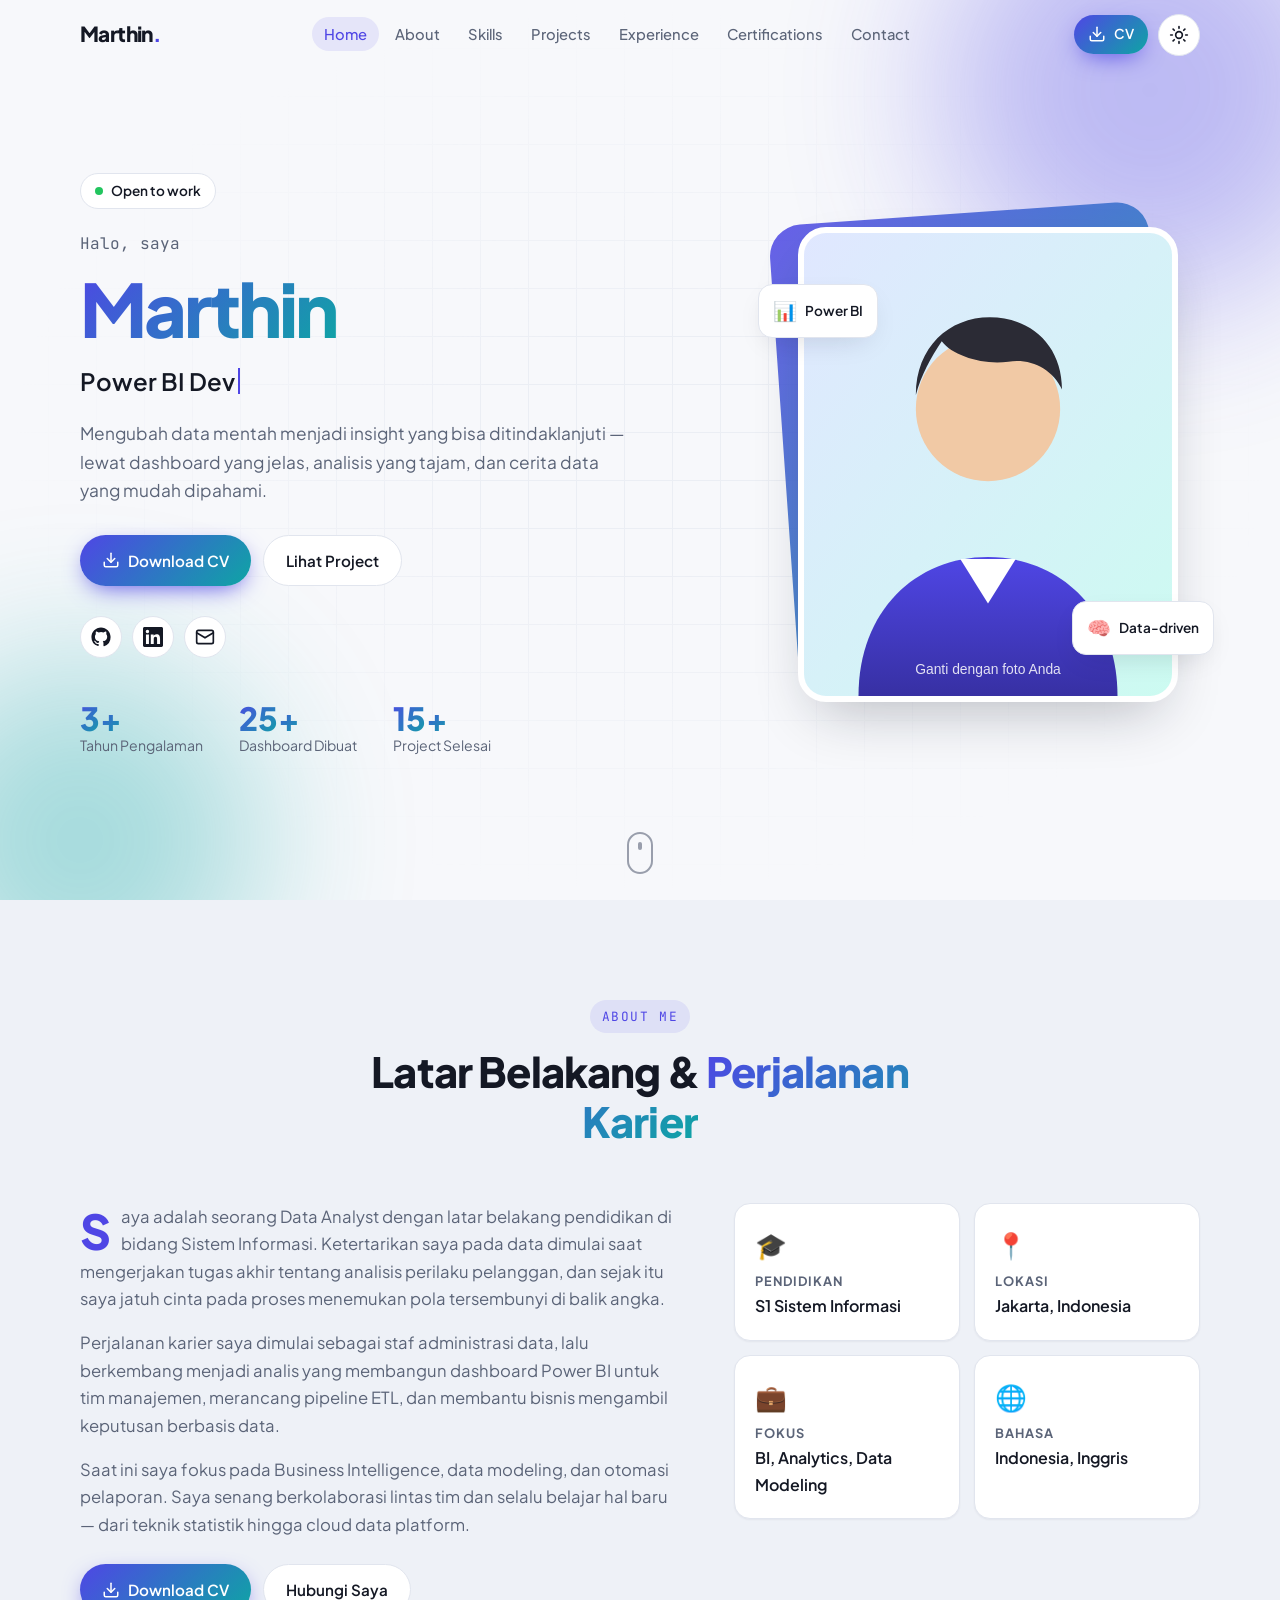
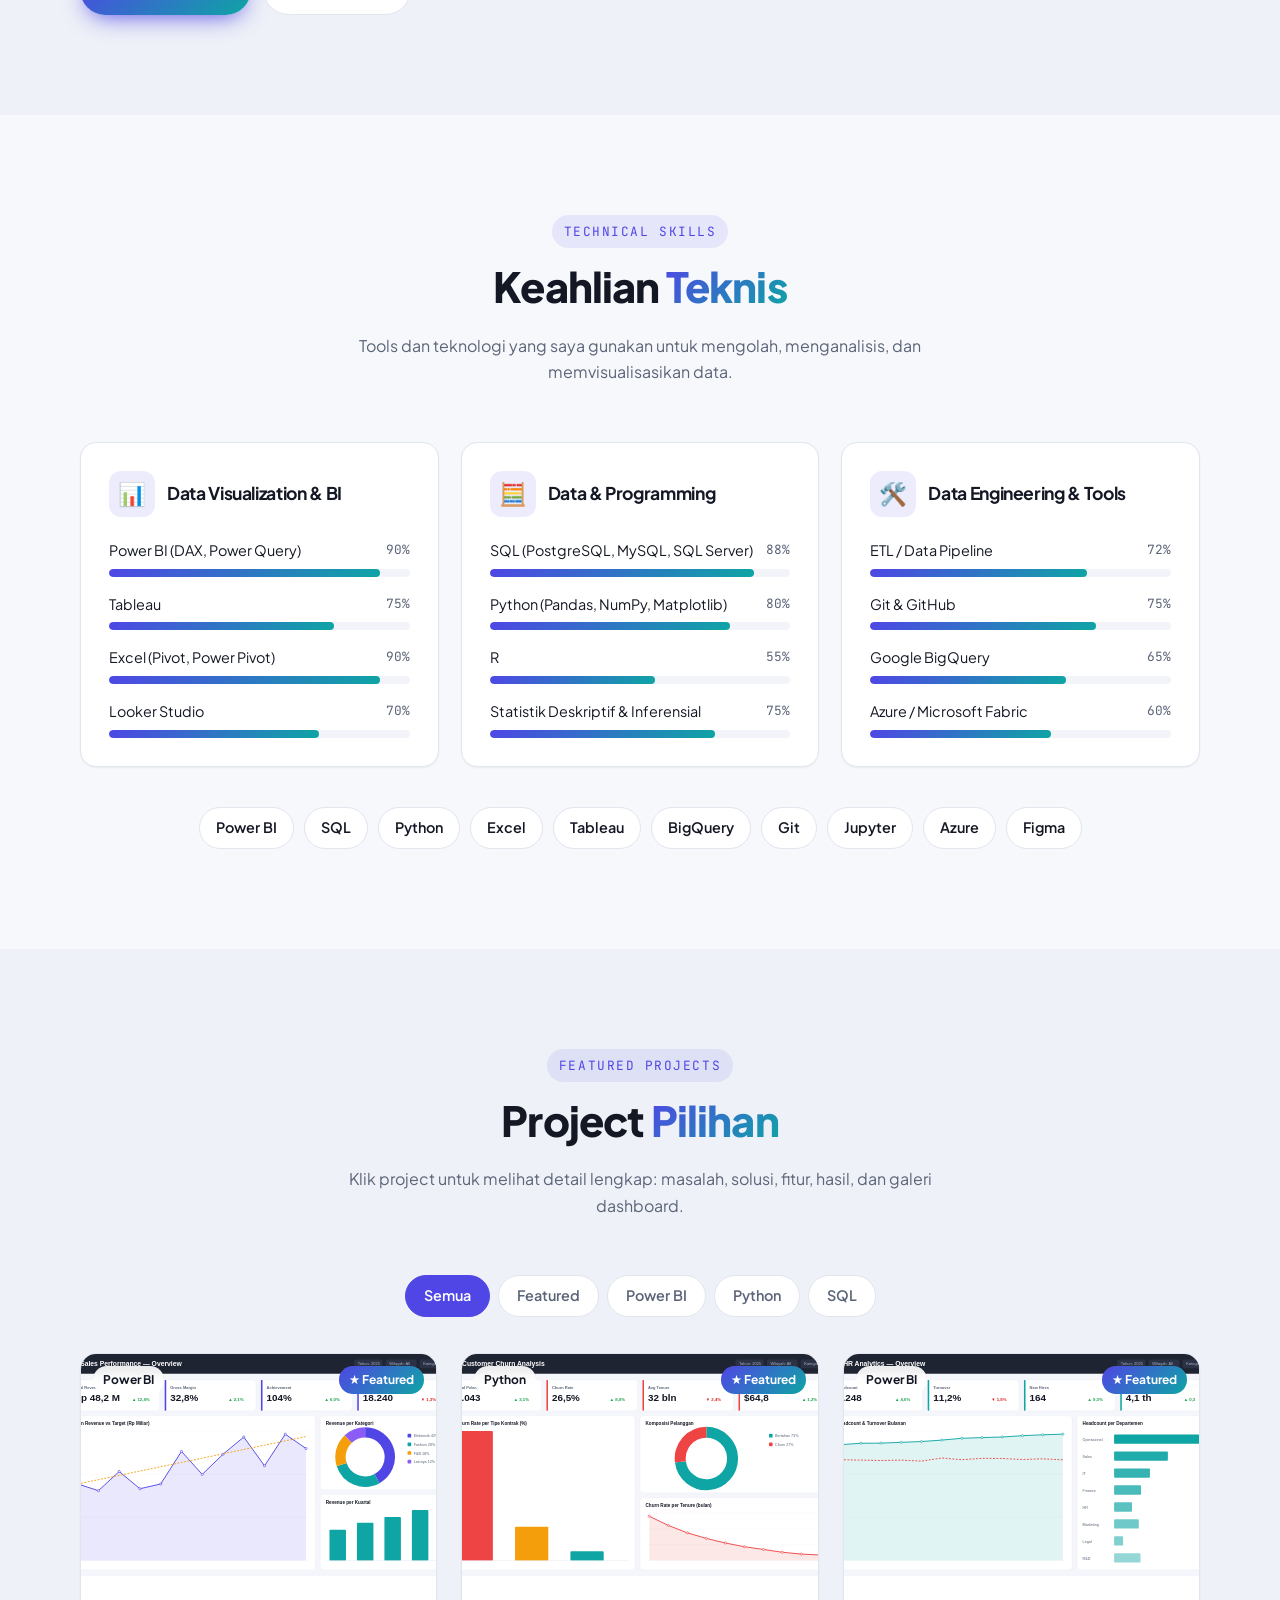
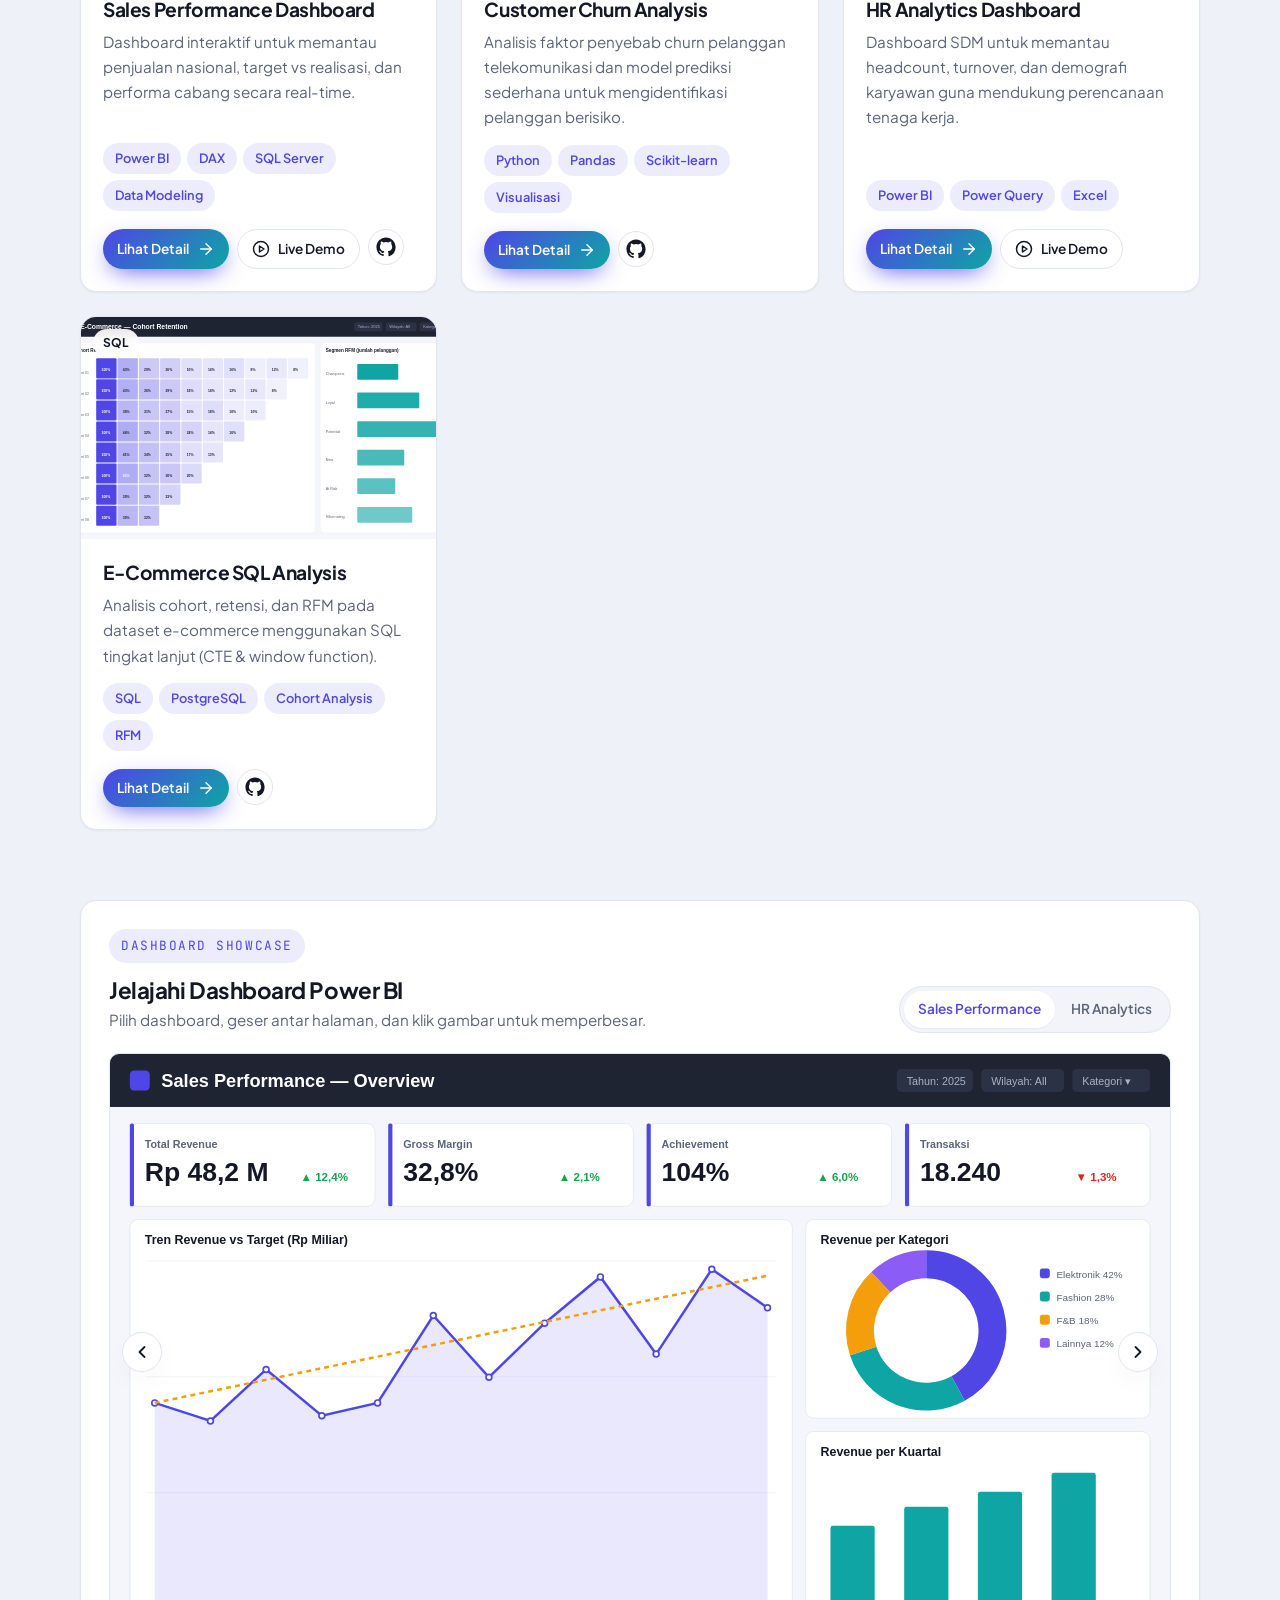
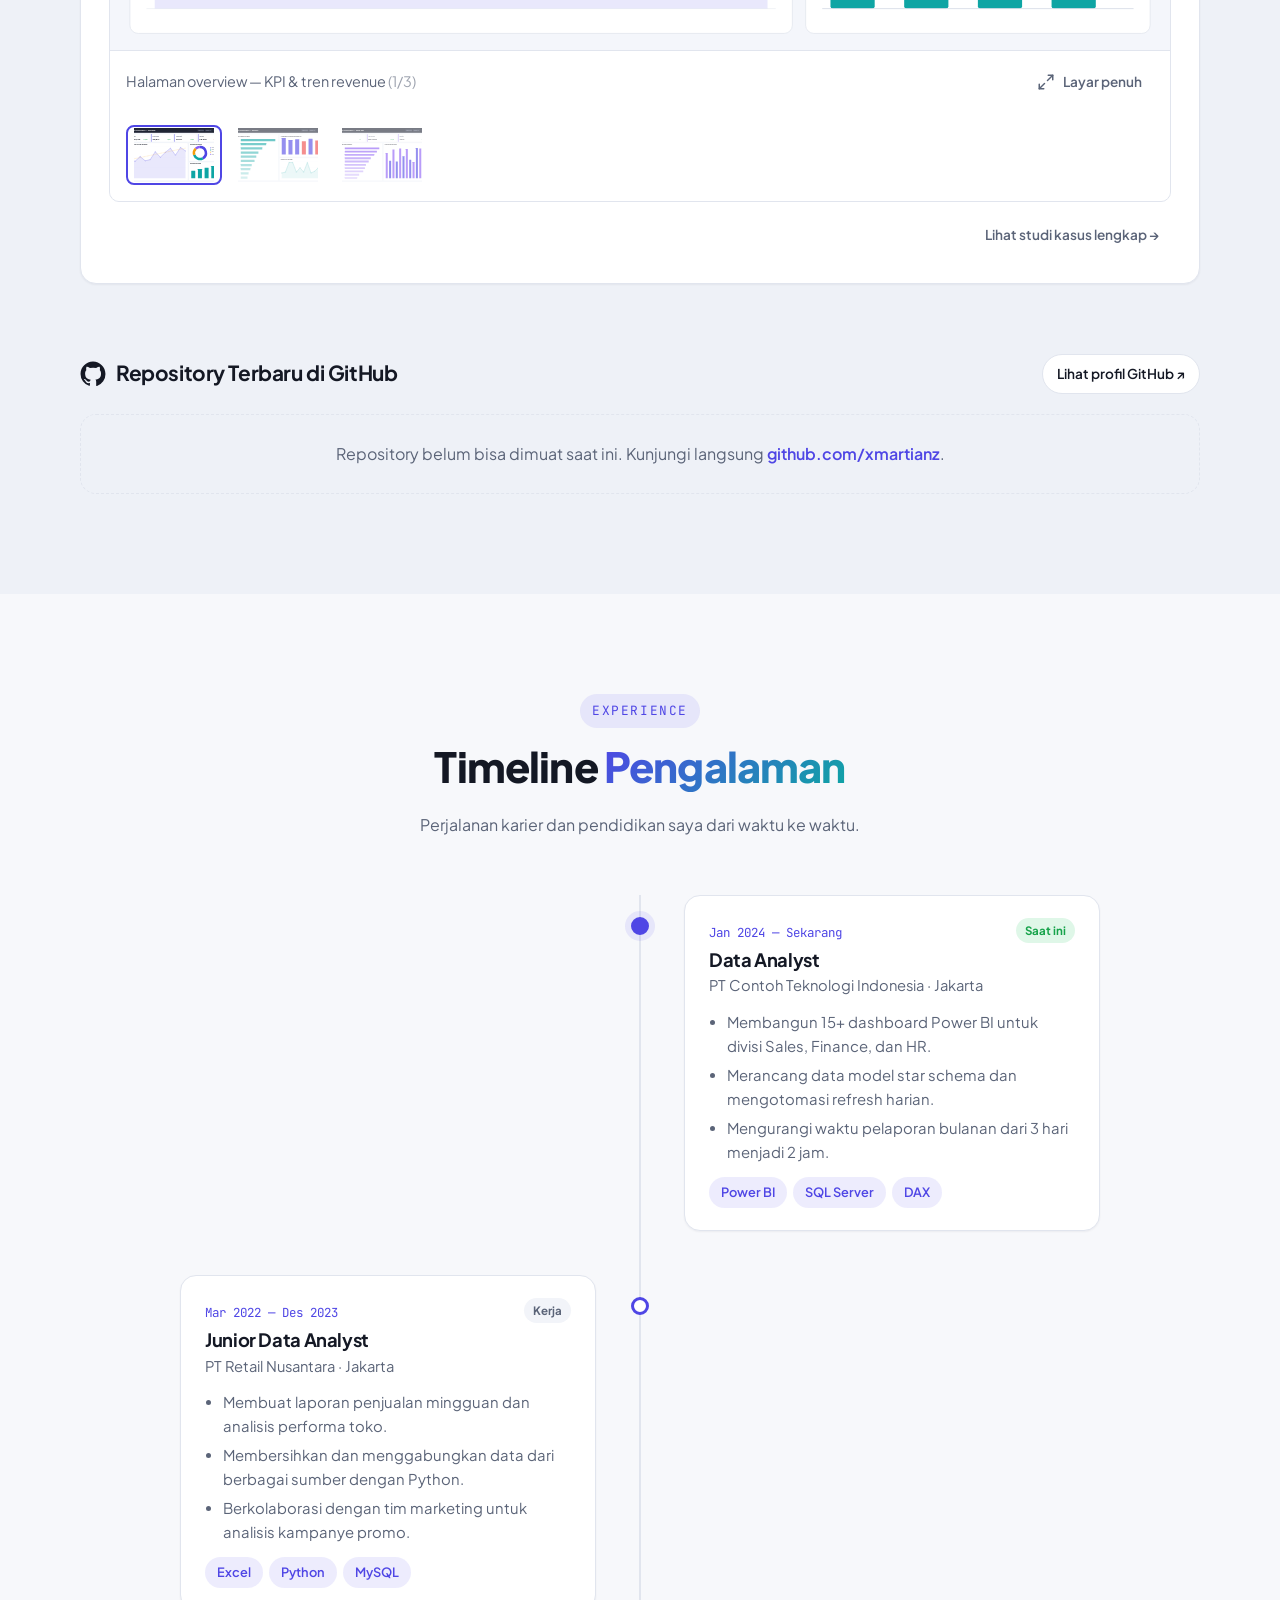
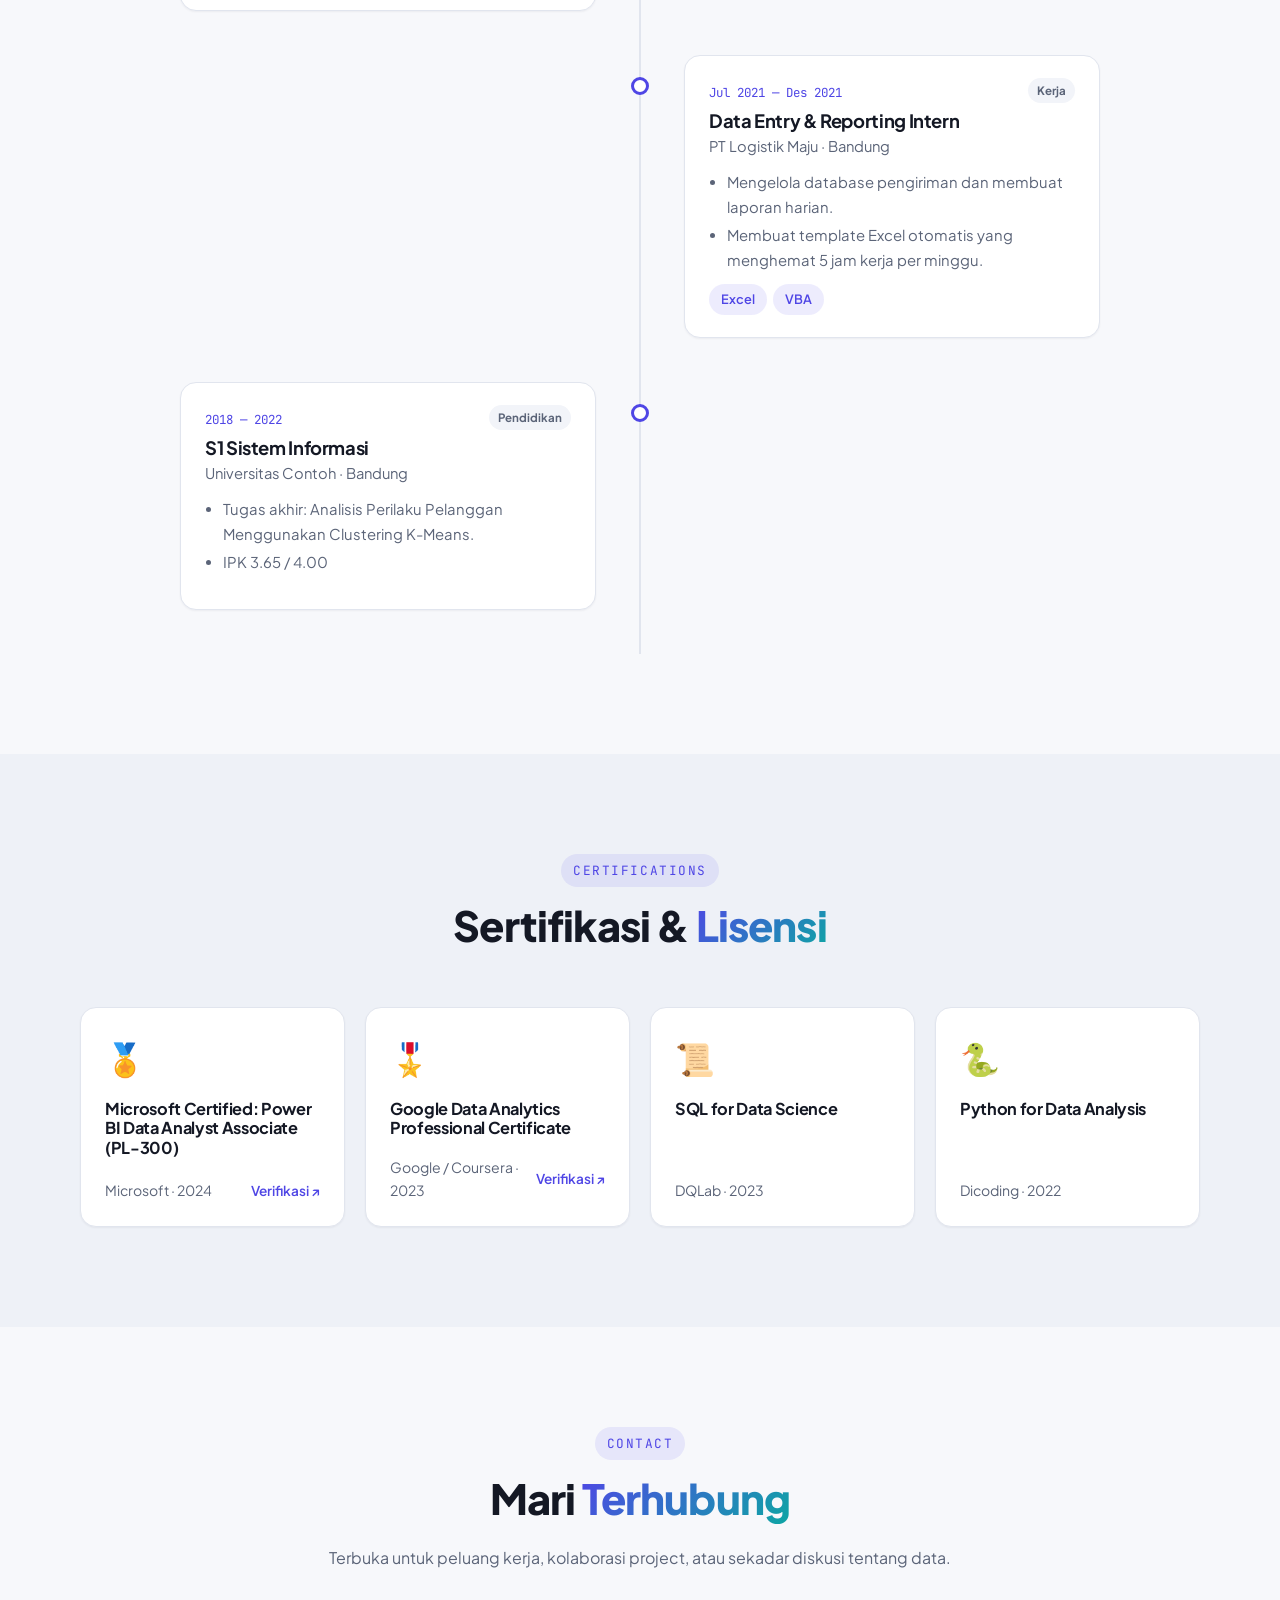
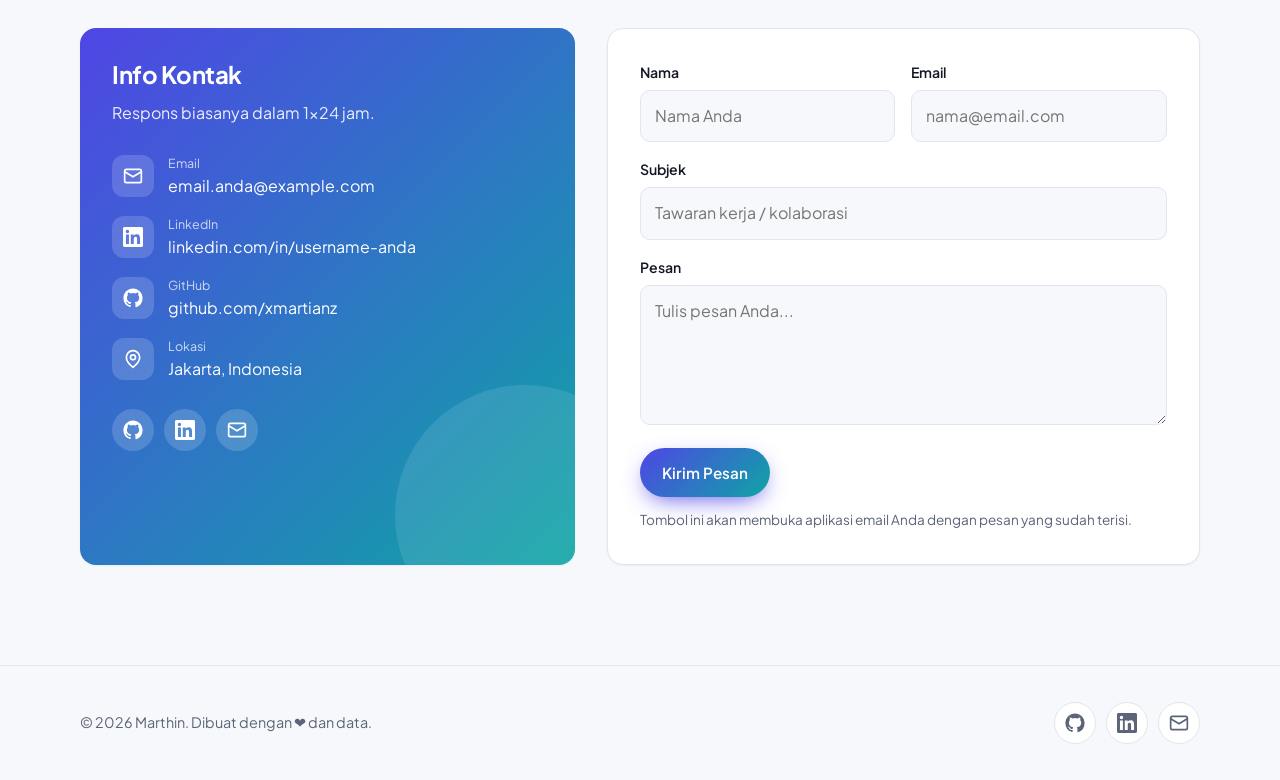
==== index.html @ c828e1a1 "Add personal portfolio website Static HTML/CSS/JS portfolio with Home, About, Skills, Projects, Expe" ====
<!DOCTYPE html>
<html lang="id" class="no-js">
  <head>
    <meta charset="UTF-8" />
    <meta name="viewport" content="width=device-width, initial-scale=1.0" />
    <title>Marthin — Data Analyst Portfolio</title>
    <meta
      name="description"
      content="Portofolio Marthin — Data Analyst & Business Intelligence Developer. Dashboard Power BI, analisis data, SQL, dan Python."
    />
    <meta property="og:title" content="Marthin — Data Analyst Portfolio" />
    <meta property="og:description" content="Dashboard Power BI, analisis data, SQL, dan Python." />
    <meta property="og:type" content="website" />
    <meta name="theme-color" content="#4f46e5" />
    <link rel="icon" href="assets/img/favicon.svg" type="image/svg+xml" />

    <!-- Terapkan tema sebelum halaman dirender (mencegah kedipan) -->
    <script>
      (function () {
        var t;
        try { t = localStorage.getItem("portfolio-theme"); } catch (e) {}
        if (!t) t = window.matchMedia("(prefers-color-scheme: dark)").matches ? "dark" : "light";
        document.documentElement.setAttribute("data-theme", t);
      })();
    </script>

    <link rel="preconnect" href="https://fonts.googleapis.com" />
    <link rel="preconnect" href="https://fonts.gstatic.com" crossorigin />
    <link
      href="https://fonts.googleapis.com/css2?family=JetBrains+Mono:wght@400;500&family=Plus+Jakarta+Sans:wght@400;500;600;700;800&display=swap"
      rel="stylesheet"
    />
    <link rel="stylesheet" href="assets/css/style.css" />
  </head>
  <body>
    <a class="skip-link" href="#about">Lewati ke konten</a>

    <!-- ================= NAVBAR ================= -->
    <header class="navbar">
      <div class="container">
        <a href="#home" class="logo">Marthin<span>.</span></a>
        <nav aria-label="Navigasi utama">
          <ul class="nav-links" id="navLinks">
            <li><a href="#home">Home</a></li>
            <li><a href="#about">About</a></li>
            <li><a href="#skills">Skills</a></li>
            <li><a href="#projects">Projects</a></li>
            <li><a href="#experience">Experience</a></li>
            <li><a href="#certifications">Certifications</a></li>
            <li><a href="#contact">Contact</a></li>
          </ul>
        </nav>
        <div class="nav-actions">
          <a class="btn btn-primary btn-sm btn-cv btn-cv-nav" href="#">
            <svg viewBox="0 0 24 24" fill="none" stroke="currentColor" stroke-width="2" stroke-linecap="round" stroke-linejoin="round" aria-hidden="true"><path d="M21 15v4a2 2 0 0 1-2 2H5a2 2 0 0 1-2-2v-4"/><path d="m7 10 5 5 5-5"/><path d="M12 15V3"/></svg>
            CV
          </a>
          <button class="icon-btn theme-toggle" id="themeToggle" aria-label="Ganti tema">
            <svg class="icon-sun" viewBox="0 0 24 24" fill="none" stroke="currentColor" stroke-width="2" stroke-linecap="round" aria-hidden="true"><circle cx="12" cy="12" r="4"/><path d="M12 2v2M12 20v2M4.93 4.93l1.41 1.41M17.66 17.66l1.41 1.41M2 12h2M20 12h2M6.34 17.66l-1.41 1.41M19.07 4.93l-1.41 1.41"/></svg>
            <svg class="icon-moon" viewBox="0 0 24 24" fill="none" stroke="currentColor" stroke-width="2" stroke-linecap="round" stroke-linejoin="round" aria-hidden="true"><path d="M21 12.79A9 9 0 1 1 11.21 3 7 7 0 0 0 21 12.79Z"/></svg>
          </button>
          <button class="icon-btn menu-toggle" id="menuToggle" aria-label="Buka menu" aria-expanded="false" aria-controls="navLinks">
            <svg viewBox="0 0 24 24" fill="none" stroke="currentColor" stroke-width="2" stroke-linecap="round" aria-hidden="true"><path d="M4 7h16M4 12h16M4 17h16"/></svg>
          </button>
        </div>
      </div>
      <div class="scroll-progress"></div>
    </header>

    <main>
      <!-- ================= 1. HOME ================= -->
      <section class="hero" id="home">
        <div class="hero-bg" aria-hidden="true">
          <div class="grid-pattern"></div>
          <div class="blob blob-1"></div>
          <div class="blob blob-2"></div>
        </div>
        <div class="container hero-grid">
          <div class="hero-content">
            <span class="badge-available reveal"><span class="dot"></span> Open to work</span>
            <p class="hero-greet reveal" style="--delay: 0.05s">Halo, saya</p>
            <h1 class="hero-name reveal" style="--delay: 0.1s"><span id="heroName" class="gradient-text">Marthin</span></h1>
            <p class="hero-role reveal" style="--delay: 0.15s"><span id="typed"></span><span class="typed-cursor" aria-hidden="true"></span></p>
            <p class="hero-headline reveal" style="--delay: 0.2s" id="heroHeadline"></p>
            <div class="hero-cta reveal" style="--delay: 0.25s">
              <a class="btn btn-primary btn-cv" href="#">
                <svg viewBox="0 0 24 24" fill="none" stroke="currentColor" stroke-width="2" stroke-linecap="round" stroke-linejoin="round" aria-hidden="true"><path d="M21 15v4a2 2 0 0 1-2 2H5a2 2 0 0 1-2-2v-4"/><path d="m7 10 5 5 5-5"/><path d="M12 15V3"/></svg>
                Download CV
              </a>
              <a class="btn btn-outline" href="#projects">Lihat Project</a>
            </div>
            <div class="hero-social reveal" style="--delay: 0.3s" id="heroSocial"></div>
            <div class="hero-stats" id="heroStats"></div>
          </div>

          <div class="hero-photo-wrap reveal reveal-zoom" style="--delay: 0.15s">
            <div class="hero-photo"><img id="heroPhoto" src="" alt="" width="400" height="500" /></div>
            <div class="floating-chip chip-1"><span class="chip-icon">📊</span> Power BI</div>
            <div class="floating-chip chip-2"><span class="chip-icon">🧠</span> Data-driven</div>
          </div>
        </div>
        <a href="#about" class="scroll-down" aria-label="Gulir ke bawah"></a>
      </section>

      <!-- ================= 2. ABOUT ME ================= -->
      <section id="about" class="section-alt">
        <div class="container">
          <div class="section-head reveal">
            <span class="eyebrow">About Me</span>
            <h2 class="section-title">Latar Belakang & <span class="gradient-text">Perjalanan Karier</span></h2>
          </div>
          <div class="about-grid">
            <div class="reveal reveal-left">
              <div class="about-text" id="aboutText"></div>
              <div class="about-actions">
                <a class="btn btn-primary btn-cv" href="#">
                  <svg viewBox="0 0 24 24" fill="none" stroke="currentColor" stroke-width="2" stroke-linecap="round" stroke-linejoin="round" aria-hidden="true"><path d="M21 15v4a2 2 0 0 1-2 2H5a2 2 0 0 1-2-2v-4"/><path d="m7 10 5 5 5-5"/><path d="M12 15V3"/></svg>
                  Download CV
                </a>
                <a class="btn btn-outline" href="#contact">Hubungi Saya</a>
              </div>
            </div>
            <div class="highlight-grid" id="aboutHighlights"></div>
          </div>
        </div>
      </section>

      <!-- ================= 3. TECHNICAL SKILLS ================= -->
      <section id="skills">
        <div class="container">
          <div class="section-head reveal">
            <span class="eyebrow">Technical Skills</span>
            <h2 class="section-title">Keahlian <span class="gradient-text">Teknis</span></h2>
            <p class="section-sub">Tools dan teknologi yang saya gunakan untuk mengolah, menganalisis, dan memvisualisasikan data.</p>
          </div>
          <div class="skills-grid" id="skillsGrid"></div>
          <div class="tools-strip" id="toolsStrip"></div>
        </div>
      </section>

      <!-- ================= 4. FEATURED PROJECTS ================= -->
      <section id="projects" class="section-alt">
        <div class="container">
          <div class="section-head reveal">
            <span class="eyebrow">Featured Projects</span>
            <h2 class="section-title">Project <span class="gradient-text">Pilihan</span></h2>
            <p class="section-sub">Klik project untuk melihat detail lengkap: masalah, solusi, fitur, hasil, dan galeri dashboard.</p>
          </div>
          <div class="filter-bar reveal" id="filterBar" role="group" aria-label="Filter project"></div>
          <div class="projects-grid" id="projectsGrid"></div>

          <!-- Dashboard Showcase: Power BI embed / screenshot interaktif -->
          <div class="card showcase reveal" id="showcase">
            <div class="showcase-head">
              <div>
                <span class="eyebrow">Dashboard Showcase</span>
                <h3>Jelajahi Dashboard Power BI</h3>
                <p>Pilih dashboard, geser antar halaman, dan klik gambar untuk memperbesar.</p>
              </div>
              <div class="tabs" id="showcaseTabs" role="tablist"></div>
            </div>
            <div id="showcaseViewer"></div>
            <div style="text-align: right; margin-top: 14px">
              <a class="btn btn-ghost btn-sm" id="showcaseLink" href="#">Lihat studi kasus lengkap →</a>
            </div>
          </div>

          <!-- Integrasi GitHub -->
          <div class="gh-block" id="ghBlock">
            <div class="gh-head reveal">
              <h3>
                <svg viewBox="0 0 24 24" fill="currentColor" aria-hidden="true"><path d="M12 .5C5.65.5.5 5.65.5 12a11.5 11.5 0 0 0 7.86 10.92c.58.1.79-.25.79-.56v-2c-3.2.7-3.87-1.37-3.87-1.37-.53-1.33-1.28-1.69-1.28-1.69-1.05-.72.08-.7.08-.7 1.16.08 1.77 1.19 1.77 1.19 1.03 1.77 2.71 1.26 3.37.96.1-.75.4-1.26.73-1.55-2.55-.29-5.24-1.28-5.24-5.69 0-1.26.45-2.29 1.19-3.1-.12-.29-.52-1.46.11-3.05 0 0 .97-.31 3.17 1.18a11 11 0 0 1 5.77 0c2.2-1.49 3.17-1.18 3.17-1.18.63 1.59.23 2.76.11 3.05.74.81 1.19 1.84 1.19 3.1 0 4.42-2.7 5.4-5.26 5.68.41.36.78 1.06.78 2.14v3.17c0 .31.21.67.8.56A11.5 11.5 0 0 0 23.5 12C23.5 5.65 18.35.5 12 .5Z"/></svg>
                Repository Terbaru di GitHub
              </h3>
              <a class="btn btn-outline btn-sm" id="ghProfile" href="#" target="_blank" rel="noopener">Lihat profil GitHub ↗</a>
            </div>
            <div class="gh-grid" id="ghGrid"></div>
          </div>
        </div>
      </section>

      <!-- ================= 5. EXPERIENCE ================= -->
      <section id="experience">
        <div class="container">
          <div class="section-head reveal">
            <span class="eyebrow">Experience</span>
            <h2 class="section-title">Timeline <span class="gradient-text">Pengalaman</span></h2>
            <p class="section-sub">Perjalanan karier dan pendidikan saya dari waktu ke waktu.</p>
          </div>
          <div class="timeline" id="timeline"></div>
        </div>
      </section>

      <!-- ================= 6. CERTIFICATIONS ================= -->
      <section id="certifications" class="section-alt">
        <div class="container">
          <div class="section-head reveal">
            <span class="eyebrow">Certifications</span>
            <h2 class="section-title">Sertifikasi & <span class="gradient-text">Lisensi</span></h2>
          </div>
          <div class="cert-grid" id="certGrid"></div>
        </div>
      </section>

      <!-- ================= 7. CONTACT ================= -->
      <section id="contact">
        <div class="container">
          <div class="section-head reveal">
            <span class="eyebrow">Contact</span>
            <h2 class="section-title">Mari <span class="gradient-text">Terhubung</span></h2>
            <p class="section-sub">Terbuka untuk peluang kerja, kolaborasi project, atau sekadar diskusi tentang data.</p>
          </div>
          <div class="contact-grid">
            <div class="card contact-info reveal reveal-left">
              <h3>Info Kontak</h3>
              <p>Respons biasanya dalam 1×24 jam.</p>
              <ul class="contact-list" id="contactList"></ul>
              <div class="contact-social" id="contactSocial"></div>
            </div>
            <form class="card contact-form reveal reveal-right" id="contactForm">
              <div class="form-row">
                <div class="field">
                  <label for="name">Nama</label>
                  <input id="name" name="name" type="text" required autocomplete="name" placeholder="Nama Anda" />
                </div>
                <div class="field">
                  <label for="email">Email</label>
                  <input id="email" name="email" type="email" required autocomplete="email" placeholder="nama@email.com" />
                </div>
              </div>
              <div class="field">
                <label for="subject">Subjek</label>
                <input id="subject" name="subject" type="text" placeholder="Tawaran kerja / kolaborasi" />
              </div>
              <div class="field">
                <label for="message">Pesan</label>
                <textarea id="message" name="message" required placeholder="Tulis pesan Anda..."></textarea>
              </div>
              <button class="btn btn-primary" type="submit">Kirim Pesan</button>
              <p class="form-note">Tombol ini akan membuka aplikasi email Anda dengan pesan yang sudah terisi.</p>
            </form>
          </div>
        </div>
      </section>
    </main>

    <footer class="footer">
      <div class="container">
        <p style="margin: 0">© <span id="year"></span> <span id="footerName"></span>. Dibuat dengan ❤️ dan data.</p>
        <div class="footer-links" id="footerSocial"></div>
      </div>
    </footer>

    <button class="back-to-top" aria-label="Kembali ke atas">
      <svg viewBox="0 0 24 24" fill="none" stroke="currentColor" stroke-width="2.4" stroke-linecap="round" stroke-linejoin="round" aria-hidden="true"><path d="m18 15-6-6-6 6"/></svg>
    </button>

    <script src="assets/js/data.js"></script>
    <script src="assets/js/common.js"></script>
    <script src="assets/js/main.js"></script>
  </body>
</html>
---- assets/css/style.css ----
/* =========================================================================
   THEME TOKENS
   ========================================================================= */
:root {
  --bg: #f7f8fb;
  --bg-alt: #eef1f7;
  --surface: #ffffff;
  --surface-2: #f2f4f9;
  --text: #141824;
  --text-muted: #5b6478;
  --border: #e1e5ee;
  --accent: #4f46e5;
  --accent-2: #0ea5a4;
  --accent-soft: rgba(79, 70, 229, 0.1);
  --gradient: linear-gradient(135deg, #4f46e5 0%, #0ea5a4 100%);
  --shadow-sm: 0 1px 2px rgba(16, 24, 40, 0.05);
  --shadow: 0 10px 30px -12px rgba(16, 24, 40, 0.18);
  --shadow-lg: 0 24px 60px -20px rgba(16, 24, 40, 0.3);
  --radius: 16px;
  --radius-sm: 10px;
  --nav-h: 70px;
  --container: 1160px;
  --font: "Plus Jakarta Sans", system-ui, -apple-system, "Segoe UI", Roboto, sans-serif;
  --mono: "JetBrains Mono", ui-monospace, SFMono-Regular, Menlo, monospace;
  color-scheme: light;
}

[data-theme="dark"] {
  --bg: #0b0f19;
  --bg-alt: #0f1422;
  --surface: #141a2a;
  --surface-2: #1a2134;
  --text: #e8ebf3;
  --text-muted: #9aa3b8;
  --border: #252d42;
  --accent: #818cf8;
  --accent-2: #2dd4bf;
  --accent-soft: rgba(129, 140, 248, 0.14);
  --gradient: linear-gradient(135deg, #818cf8 0%, #2dd4bf 100%);
  --shadow-sm: 0 1px 2px rgba(0, 0, 0, 0.4);
  --shadow: 0 10px 30px -12px rgba(0, 0, 0, 0.6);
  --shadow-lg: 0 24px 60px -20px rgba(0, 0, 0, 0.75);
  color-scheme: dark;
}

/* =========================================================================
   BASE
   ========================================================================= */
*,
*::before,
*::after {
  box-sizing: border-box;
}
html {
  scroll-behavior: smooth;
  scroll-padding-top: calc(var(--nav-h) + 12px);
}
body {
  margin: 0;
  font-family: var(--font);
  background: var(--bg);
  color: var(--text);
  line-height: 1.65;
  font-size: 16px;
  -webkit-font-smoothing: antialiased;
  transition: background-color 0.35s ease, color 0.35s ease;
  overflow-x: hidden;
}
img {
  max-width: 100%;
  display: block;
}
a {
  color: inherit;
  text-decoration: none;
}
button {
  font: inherit;
  color: inherit;
  cursor: pointer;
  border: 0;
  background: none;
}
h1,
h2,
h3,
h4 {
  line-height: 1.2;
  margin: 0 0 0.5em;
  letter-spacing: -0.02em;
}
p {
  margin: 0 0 1em;
}
ul {
  margin: 0;
  padding: 0;
}
:focus-visible {
  outline: 2px solid var(--accent);
  outline-offset: 3px;
  border-radius: 6px;
}
.container {
  width: 100%;
  max-width: var(--container);
  margin: 0 auto;
  padding: 0 20px;
}
.skip-link {
  position: absolute;
  left: -999px;
  top: 10px;
  background: var(--accent);
  color: #fff;
  padding: 8px 14px;
  border-radius: 8px;
  z-index: 200;
}
.skip-link:focus {
  left: 10px;
}
.gradient-text {
  background: var(--gradient);
  -webkit-background-clip: text;
  background-clip: text;
  color: transparent;
}

/* =========================================================================
   BUTTONS
   ========================================================================= */
.btn {
  display: inline-flex;
  align-items: center;
  justify-content: center;
  gap: 8px;
  padding: 12px 22px;
  border-radius: 999px;
  font-weight: 600;
  font-size: 0.95rem;
  transition: transform 0.2s ease, box-shadow 0.2s ease, background-color 0.2s ease, color 0.2s;
  white-space: nowrap;
}
.btn svg {
  width: 18px;
  height: 18px;
  flex-shrink: 0;
}
.btn-primary {
  background: var(--gradient);
  color: #fff;
  box-shadow: 0 8px 24px -8px var(--accent);
}
.btn-primary:hover {
  transform: translateY(-2px);
  box-shadow: 0 12px 30px -8px var(--accent);
}
.btn-outline {
  border: 1.5px solid var(--border);
  background: var(--surface);
}
.btn-outline:hover {
  border-color: var(--accent);
  color: var(--accent);
  transform: translateY(-2px);
}
.btn-sm {
  padding: 8px 14px;
  font-size: 0.85rem;
}
.btn-ghost {
  padding: 8px 12px;
  color: var(--text-muted);
}
.btn-ghost:hover {
  color: var(--accent);
}

.icon-btn {
  width: 42px;
  height: 42px;
  border-radius: 50%;
  display: inline-grid;
  place-items: center;
  border: 1px solid var(--border);
  background: var(--surface);
  transition: transform 0.2s, border-color 0.2s, color 0.2s;
}
.icon-btn:hover {
  border-color: var(--accent);
  color: var(--accent);
  transform: translateY(-2px);
}
.icon-btn svg {
  width: 20px;
  height: 20px;
}

/* =========================================================================
   NAVBAR
   ========================================================================= */
.navbar {
  position: fixed;
  inset: 0 0 auto 0;
  height: var(--nav-h);
  z-index: 100;
  transition: background-color 0.3s, box-shadow 0.3s, border-color 0.3s;
  border-bottom: 1px solid transparent;
}
.navbar.scrolled {
  background: color-mix(in srgb, var(--bg) 82%, transparent);
  backdrop-filter: saturate(160%) blur(14px);
  -webkit-backdrop-filter: saturate(160%) blur(14px);
  border-bottom-color: var(--border);
}
.navbar .container {
  display: flex;
  align-items: center;
  justify-content: space-between;
  height: 100%;
  gap: 16px;
}
.logo {
  font-weight: 800;
  font-size: 1.3rem;
  letter-spacing: -0.03em;
}
.logo span {
  color: var(--accent);
}
.nav-links {
  display: flex;
  gap: 4px;
  list-style: none;
}
.nav-links a {
  padding: 8px 12px;
  border-radius: 999px;
  font-size: 0.92rem;
  font-weight: 500;
  color: var(--text-muted);
  transition: color 0.2s, background-color 0.2s;
}
.nav-links a:hover,
.nav-links a.active {
  color: var(--accent);
  background: var(--accent-soft);
}
.nav-actions {
  display: flex;
  align-items: center;
  gap: 10px;
}
.theme-toggle .icon-moon {
  display: none;
}
[data-theme="dark"] .theme-toggle .icon-sun {
  display: none;
}
[data-theme="dark"] .theme-toggle .icon-moon {
  display: block;
}
.menu-toggle {
  display: none;
}
.scroll-progress {
  position: absolute;
  left: 0;
  bottom: -1px;
  height: 2px;
  width: 0;
  background: var(--gradient);
}

/* =========================================================================
   SECTIONS
   ========================================================================= */
section {
  padding: 100px 0;
  position: relative;
}
.section-alt {
  background: var(--bg-alt);
}
.section-head {
  text-align: center;
  max-width: 640px;
  margin: 0 auto 56px;
}
.eyebrow {
  display: inline-block;
  font-family: var(--mono);
  font-size: 0.8rem;
  letter-spacing: 0.12em;
  text-transform: uppercase;
  color: var(--accent);
  background: var(--accent-soft);
  padding: 6px 12px;
  border-radius: 999px;
  margin-bottom: 14px;
}
.section-title {
  font-size: clamp(1.9rem, 4vw, 2.6rem);
  font-weight: 800;
}
.section-sub {
  color: var(--text-muted);
}

.card {
  background: var(--surface);
  border: 1px solid var(--border);
  border-radius: var(--radius);
  box-shadow: var(--shadow-sm);
  transition: transform 0.3s ease, box-shadow 0.3s ease, border-color 0.3s ease;
}

/* =========================================================================
   HERO / HOME
   ========================================================================= */
.hero {
  min-height: 100vh;
  min-height: 100svh;
  display: flex;
  align-items: center;
  padding: calc(var(--nav-h) + 40px) 0 80px;
  overflow: hidden;
}
.hero-bg {
  position: absolute;
  inset: 0;
  z-index: -1;
  overflow: hidden;
}
.blob {
  position: absolute;
  border-radius: 50%;
  filter: blur(80px);
  opacity: 0.35;
  animation: float 14s ease-in-out infinite;
}
.blob-1 {
  width: 420px;
  height: 420px;
  background: var(--accent);
  top: -120px;
  right: -80px;
}
.blob-2 {
  width: 360px;
  height: 360px;
  background: var(--accent-2);
  bottom: -120px;
  left: -100px;
  animation-delay: -7s;
}
.grid-pattern {
  position: absolute;
  inset: 0;
  background-image: linear-gradient(var(--border) 1px, transparent 1px),
    linear-gradient(90deg, var(--border) 1px, transparent 1px);
  background-size: 48px 48px;
  mask-image: radial-gradient(ellipse at center, #000 20%, transparent 70%);
  -webkit-mask-image: radial-gradient(ellipse at center, #000 20%, transparent 70%);
  opacity: 0.5;
}
@keyframes float {
  0%,
  100% {
    transform: translate(0, 0) scale(1);
  }
  50% {
    transform: translate(30px, 40px) scale(1.08);
  }
}

.hero-grid {
  display: grid;
  grid-template-columns: 1.2fr 0.8fr;
  gap: 60px;
  align-items: center;
}
.badge-available {
  display: inline-flex;
  align-items: center;
  gap: 8px;
  font-size: 0.85rem;
  font-weight: 600;
  padding: 6px 14px;
  border-radius: 999px;
  background: var(--surface);
  border: 1px solid var(--border);
  margin-bottom: 22px;
}
.badge-available .dot {
  width: 8px;
  height: 8px;
  border-radius: 50%;
  background: #22c55e;
  box-shadow: 0 0 0 0 rgba(34, 197, 94, 0.6);
  animation: pulse 2s infinite;
}
@keyframes pulse {
  70% {
    box-shadow: 0 0 0 10px rgba(34, 197, 94, 0);
  }
  100% {
    box-shadow: 0 0 0 0 rgba(34, 197, 94, 0);
  }
}
.hero-greet {
  font-family: var(--mono);
  color: var(--text-muted);
  margin-bottom: 6px;
}
.hero-name {
  font-size: clamp(2.6rem, 7vw, 4.6rem);
  font-weight: 800;
  letter-spacing: -0.04em;
  margin-bottom: 10px;
}
.hero-role {
  font-size: clamp(1.15rem, 2.6vw, 1.5rem);
  font-weight: 600;
  min-height: 1.6em;
  margin-bottom: 18px;
}
.typed-cursor {
  display: inline-block;
  width: 2px;
  height: 1.1em;
  background: var(--accent);
  margin-left: 3px;
  vertical-align: -0.15em;
  animation: blink 1s steps(1) infinite;
}
@keyframes blink {
  50% {
    opacity: 0;
  }
}
.hero-headline {
  color: var(--text-muted);
  font-size: 1.08rem;
  max-width: 560px;
  margin-bottom: 30px;
}
.hero-cta {
  display: flex;
  flex-wrap: wrap;
  gap: 12px;
  margin-bottom: 30px;
}
.hero-social {
  display: flex;
  gap: 10px;
}
.hero-photo-wrap {
  position: relative;
  justify-self: center;
  width: min(380px, 100%);
}
.hero-photo {
  aspect-ratio: 4 / 5;
  border-radius: 28px;
  overflow: hidden;
  position: relative;
  background: var(--surface);
  box-shadow: var(--shadow-lg);
  border: 6px solid var(--surface);
}
.hero-photo img {
  width: 100%;
  height: 100%;
  object-fit: cover;
}
.hero-photo-wrap::before {
  content: "";
  position: absolute;
  inset: -14px 14px 14px -14px;
  border-radius: 32px;
  background: var(--gradient);
  opacity: 0.85;
  z-index: -1;
  transform: rotate(-4deg);
}
.floating-chip {
  position: absolute;
  display: flex;
  align-items: center;
  gap: 8px;
  padding: 10px 14px;
  border-radius: 14px;
  background: var(--surface);
  border: 1px solid var(--border);
  box-shadow: var(--shadow);
  font-size: 0.85rem;
  font-weight: 600;
  animation: bob 5s ease-in-out infinite;
}
.floating-chip .chip-icon {
  font-size: 1.2rem;
}
.chip-1 {
  top: 12%;
  left: -40px;
}
.chip-2 {
  bottom: 10%;
  right: -36px;
  animation-delay: -2.5s;
}
@keyframes bob {
  50% {
    transform: translateY(-10px);
  }
}
.hero-stats {
  display: flex;
  gap: 36px;
  margin-top: 44px;
  flex-wrap: wrap;
}
.stat-value {
  font-size: 2rem;
  font-weight: 800;
  line-height: 1;
}
.stat-label {
  color: var(--text-muted);
  font-size: 0.88rem;
}
.scroll-down {
  position: absolute;
  bottom: 26px;
  left: 50%;
  transform: translateX(-50%);
  width: 26px;
  height: 42px;
  border: 2px solid var(--text-muted);
  border-radius: 14px;
  opacity: 0.6;
}
.scroll-down::after {
  content: "";
  position: absolute;
  left: 50%;
  top: 8px;
  width: 4px;
  height: 8px;
  margin-left: -2px;
  border-radius: 2px;
  background: var(--text-muted);
  animation: scrollDot 1.8s infinite;
}
@keyframes scrollDot {
  to {
    transform: translateY(14px);
    opacity: 0;
  }
}

/* =========================================================================
   ABOUT
   ========================================================================= */
.about-grid {
  display: grid;
  grid-template-columns: 1.3fr 1fr;
  gap: 48px;
  align-items: start;
}
.about-text p {
  color: var(--text-muted);
  font-size: 1.04rem;
}
.about-text p:first-child::first-letter {
  font-size: 3rem;
  font-weight: 800;
  float: left;
  line-height: 1;
  margin: 4px 10px 0 0;
  color: var(--accent);
}
.highlight-grid {
  display: grid;
  grid-template-columns: 1fr 1fr;
  gap: 14px;
}
.highlight {
  padding: 20px;
}
.highlight:hover {
  transform: translateY(-4px);
  box-shadow: var(--shadow);
  border-color: var(--accent);
}
.highlight .h-icon {
  font-size: 1.6rem;
  margin-bottom: 8px;
}
.highlight h4 {
  font-size: 0.8rem;
  text-transform: uppercase;
  letter-spacing: 0.08em;
  color: var(--text-muted);
  margin-bottom: 4px;
}
.highlight p {
  margin: 0;
  font-weight: 600;
}
.about-actions {
  display: flex;
  flex-wrap: wrap;
  gap: 12px;
  margin-top: 26px;
}

/* =========================================================================
   SKILLS
   ========================================================================= */
.skills-grid {
  display: grid;
  grid-template-columns: repeat(3, 1fr);
  gap: 22px;
}
.skill-card {
  padding: 28px;
}
.skill-card:hover {
  transform: translateY(-6px);
  box-shadow: var(--shadow);
}
.skill-card-head {
  display: flex;
  align-items: center;
  gap: 12px;
  margin-bottom: 22px;
}
.skill-card-head .s-icon {
  width: 46px;
  height: 46px;
  border-radius: 12px;
  display: grid;
  place-items: center;
  font-size: 1.4rem;
  background: var(--accent-soft);
}
.skill-card-head h3 {
  margin: 0;
  font-size: 1.1rem;
}
.skill-item {
  margin-bottom: 16px;
}
.skill-item:last-child {
  margin-bottom: 0;
}
.skill-meta {
  display: flex;
  justify-content: space-between;
  font-size: 0.9rem;
  margin-bottom: 6px;
  gap: 10px;
}
.skill-meta span:last-child {
  font-family: var(--mono);
  color: var(--text-muted);
  font-size: 0.8rem;
}
.skill-bar {
  height: 8px;
  background: var(--surface-2);
  border-radius: 99px;
  overflow: hidden;
}
.skill-bar span {
  display: block;
  height: 100%;
  width: 0;
  background: var(--gradient);
  border-radius: inherit;
  transition: width 1.4s cubic-bezier(0.22, 1, 0.36, 1);
}
.tools-strip {
  margin-top: 40px;
  display: flex;
  flex-wrap: wrap;
  justify-content: center;
  gap: 10px;
}
.tag {
  display: inline-flex;
  align-items: center;
  padding: 5px 12px;
  border-radius: 999px;
  font-size: 0.8rem;
  font-weight: 600;
  background: var(--accent-soft);
  color: var(--accent);
}
.tools-strip .tag {
  font-size: 0.9rem;
  padding: 8px 16px;
  background: var(--surface);
  border: 1px solid var(--border);
  color: var(--text);
  transition: border-color 0.2s, color 0.2s, transform 0.2s;
}
.tools-strip .tag:hover {
  border-color: var(--accent);
  color: var(--accent);
  transform: translateY(-2px);
}

/* =========================================================================
   PROJECTS
   ========================================================================= */
.filter-bar {
  display: flex;
  flex-wrap: wrap;
  justify-content: center;
  gap: 8px;
  margin-bottom: 36px;
}
.filter-btn {
  padding: 8px 18px;
  border-radius: 999px;
  border: 1px solid var(--border);
  background: var(--surface);
  font-size: 0.9rem;
  font-weight: 600;
  color: var(--text-muted);
  transition: all 0.2s;
}
.filter-btn:hover {
  color: var(--accent);
  border-color: var(--accent);
}
.filter-btn.active {
  background: var(--accent);
  border-color: var(--accent);
  color: #fff;
}
.projects-grid {
  display: grid;
  grid-template-columns: repeat(auto-fill, minmax(320px, 1fr));
  gap: 24px;
}
.project-card {
  overflow: hidden;
  display: flex;
  flex-direction: column;
}
.project-card.hide {
  display: none;
}
.project-card:hover {
  transform: translateY(-6px);
  box-shadow: var(--shadow-lg);
  border-color: color-mix(in srgb, var(--accent) 40%, var(--border));
}
.project-thumb {
  position: relative;
  aspect-ratio: 16 / 10;
  overflow: hidden;
  background: var(--surface-2);
}
.project-thumb img {
  width: 100%;
  height: 100%;
  object-fit: cover;
  transition: transform 0.6s ease;
}
.project-card:hover .project-thumb img {
  transform: scale(1.06);
}
.project-badge {
  position: absolute;
  top: 12px;
  left: 12px;
  padding: 4px 10px;
  border-radius: 999px;
  font-size: 0.75rem;
  font-weight: 700;
  background: color-mix(in srgb, var(--surface) 90%, transparent);
  backdrop-filter: blur(6px);
}
.project-badge.featured {
  left: auto;
  right: 12px;
  background: var(--gradient);
  color: #fff;
}
.project-body {
  padding: 22px;
  display: flex;
  flex-direction: column;
  flex: 1;
}
.project-body h3 {
  font-size: 1.2rem;
  margin-bottom: 8px;
}
.project-body p {
  color: var(--text-muted);
  font-size: 0.95rem;
  flex: 1;
}
.project-tags {
  display: flex;
  flex-wrap: wrap;
  gap: 6px;
  margin-bottom: 18px;
}
.project-actions {
  display: flex;
  flex-wrap: wrap;
  gap: 8px;
}

/* Dashboard showcase */
.showcase {
  margin-top: 70px;
  padding: 28px;
}
.showcase-head {
  display: flex;
  justify-content: space-between;
  align-items: flex-end;
  flex-wrap: wrap;
  gap: 16px;
  margin-bottom: 20px;
}
.showcase-head h3 {
  font-size: 1.4rem;
  margin: 0;
}
.showcase-head p {
  margin: 4px 0 0;
  color: var(--text-muted);
  font-size: 0.95rem;
}
.tabs {
  display: inline-flex;
  padding: 4px;
  border-radius: 999px;
  background: var(--surface-2);
  border: 1px solid var(--border);
  gap: 2px;
  flex-wrap: wrap;
}
.tab {
  padding: 7px 14px;
  border-radius: 999px;
  font-size: 0.85rem;
  font-weight: 600;
  color: var(--text-muted);
  transition: all 0.2s;
}
.tab.active {
  background: var(--surface);
  color: var(--accent);
  box-shadow: var(--shadow-sm);
}
.viewer {
  position: relative;
  border-radius: var(--radius-sm);
  overflow: hidden;
  border: 1px solid var(--border);
  background: var(--surface-2);
}
.viewer-stage {
  position: relative;
  aspect-ratio: 16 / 9;
  cursor: zoom-in;
}
.viewer-stage img {
  width: 100%;
  height: 100%;
  object-fit: contain;
  transition: opacity 0.35s ease;
}
.viewer-stage iframe {
  width: 100%;
  height: 100%;
  border: 0;
}
.viewer-nav {
  position: absolute;
  top: 50%;
  transform: translateY(-50%);
  width: 40px;
  height: 40px;
  border-radius: 50%;
  background: color-mix(in srgb, var(--surface) 88%, transparent);
  border: 1px solid var(--border);
  display: grid;
  place-items: center;
  box-shadow: var(--shadow);
  z-index: 2;
}
.viewer-nav:hover {
  color: var(--accent);
}
.viewer-nav.prev {
  left: 12px;
}
.viewer-nav.next {
  right: 12px;
}
.viewer-nav svg {
  width: 20px;
  height: 20px;
}
.viewer-bar {
  display: flex;
  justify-content: space-between;
  align-items: center;
  gap: 12px;
  padding: 12px 16px;
  background: var(--surface);
  border-top: 1px solid var(--border);
  font-size: 0.9rem;
  flex-wrap: wrap;
}
.viewer-caption {
  color: var(--text-muted);
}
.viewer-thumbs {
  display: flex;
  gap: 8px;
  padding: 12px 16px 16px;
  background: var(--surface);
  overflow-x: auto;
}
.viewer-thumbs button {
  flex: 0 0 96px;
  aspect-ratio: 16/10;
  border-radius: 8px;
  overflow: hidden;
  border: 2px solid transparent;
  opacity: 0.6;
  transition: all 0.2s;
}
.viewer-thumbs button.active,
.viewer-thumbs button:hover {
  opacity: 1;
  border-color: var(--accent);
}
.viewer-thumbs img {
  width: 100%;
  height: 100%;
  object-fit: cover;
}

/* GitHub repos */
.gh-block {
  margin-top: 70px;
}
.gh-head {
  display: flex;
  justify-content: space-between;
  align-items: center;
  flex-wrap: wrap;
  gap: 12px;
  margin-bottom: 20px;
}
.gh-head h3 {
  margin: 0;
  display: flex;
  align-items: center;
  gap: 10px;
  font-size: 1.3rem;
}
.gh-head h3 svg {
  width: 26px;
  height: 26px;
}
.gh-grid {
  display: grid;
  grid-template-columns: repeat(auto-fill, minmax(260px, 1fr));
  gap: 16px;
}
.repo-card {
  padding: 18px;
  display: flex;
  flex-direction: column;
  gap: 8px;
}
.repo-card:hover {
  transform: translateY(-4px);
  border-color: var(--accent);
  box-shadow: var(--shadow);
}
.repo-card h4 {
  margin: 0;
  font-size: 1rem;
  color: var(--accent);
  word-break: break-word;
}
.repo-card p {
  margin: 0;
  color: var(--text-muted);
  font-size: 0.88rem;
  flex: 1;
}
.repo-meta {
  display: flex;
  gap: 14px;
  font-size: 0.8rem;
  color: var(--text-muted);
  font-family: var(--mono);
}
.gh-empty {
  color: var(--text-muted);
  text-align: center;
  padding: 26px;
  border: 1px dashed var(--border);
  border-radius: var(--radius);
}
.skeleton {
  height: 130px;
  border-radius: var(--radius);
  background: linear-gradient(90deg, var(--surface-2) 25%, var(--surface) 50%, var(--surface-2) 75%);
  background-size: 200% 100%;
  animation: shimmer 1.4s infinite;
}
@keyframes shimmer {
  to {
    background-position: -200% 0;
  }
}

/* =========================================================================
   EXPERIENCE TIMELINE
   ========================================================================= */
.timeline {
  position: relative;
  max-width: 920px;
  margin: 0 auto;
}
.timeline::before {
  content: "";
  position: absolute;
  left: 50%;
  top: 0;
  bottom: 0;
  width: 2px;
  margin-left: -1px;
  background: var(--border);
}
.timeline-progress {
  position: absolute;
  left: 50%;
  top: 0;
  width: 2px;
  margin-left: -1px;
  height: 0;
  background: var(--gradient);
  transition: height 0.1s linear;
}
.tl-item {
  position: relative;
  width: 50%;
  padding: 0 44px 44px 0;
}
.tl-item:nth-child(odd of .tl-item) {
  margin-left: 50%;
  padding: 0 0 44px 44px;
}
.tl-dot {
  position: absolute;
  top: 22px;
  right: -9px;
  width: 18px;
  height: 18px;
  border-radius: 50%;
  background: var(--surface);
  border: 3px solid var(--accent);
  z-index: 1;
}
.tl-item:nth-child(odd of .tl-item) .tl-dot {
  right: auto;
  left: -9px;
}
.tl-item.current .tl-dot {
  background: var(--accent);
  box-shadow: 0 0 0 6px var(--accent-soft);
}
.tl-card {
  padding: 22px 24px;
}
.tl-card:hover {
  transform: translateY(-4px);
  box-shadow: var(--shadow);
}
.tl-period {
  display: inline-block;
  font-family: var(--mono);
  font-size: 0.78rem;
  color: var(--accent);
  margin-bottom: 6px;
}
.tl-card h3 {
  font-size: 1.15rem;
  margin-bottom: 2px;
}
.tl-company {
  color: var(--text-muted);
  font-size: 0.92rem;
  margin-bottom: 12px;
}
.tl-card ul {
  padding-left: 18px;
  color: var(--text-muted);
  font-size: 0.93rem;
  margin-bottom: 12px;
}
.tl-card li {
  margin-bottom: 4px;
}
.tl-tags {
  display: flex;
  flex-wrap: wrap;
  gap: 6px;
}
.tl-type {
  float: right;
  font-size: 0.72rem;
  font-weight: 700;
  padding: 3px 9px;
  border-radius: 999px;
  background: var(--surface-2);
  color: var(--text-muted);
}
.tl-type.now {
  background: rgba(34, 197, 94, 0.14);
  color: #16a34a;
}

/* =========================================================================
   CERTIFICATIONS
   ========================================================================= */
.cert-grid {
  display: grid;
  grid-template-columns: repeat(auto-fill, minmax(250px, 1fr));
  gap: 20px;
}
.cert-card {
  padding: 24px;
  display: flex;
  flex-direction: column;
  position: relative;
  overflow: hidden;
}
.cert-card::after {
  content: "";
  position: absolute;
  inset: 0 0 auto 0;
  height: 4px;
  background: var(--gradient);
  transform: scaleX(0);
  transform-origin: left;
  transition: transform 0.4s ease;
}
.cert-card:hover::after {
  transform: scaleX(1);
}
.cert-card:hover {
  transform: translateY(-6px);
  box-shadow: var(--shadow);
}
.cert-icon {
  font-size: 2rem;
  margin-bottom: 14px;
}
.cert-card h3 {
  font-size: 1.02rem;
  flex: 1;
}
.cert-meta {
  display: flex;
  justify-content: space-between;
  align-items: center;
  color: var(--text-muted);
  font-size: 0.88rem;
  margin-top: 10px;
  gap: 10px;
}
.cert-link {
  font-weight: 600;
  color: var(--accent);
  font-size: 0.85rem;
  white-space: nowrap;
}
.cert-link:hover {
  text-decoration: underline;
}

/* =========================================================================
   CONTACT
   ========================================================================= */
.contact-grid {
  display: grid;
  grid-template-columns: 1fr 1.2fr;
  gap: 32px;
}
.contact-info {
  padding: 32px;
  background: var(--gradient);
  color: #fff;
  border: 0;
  position: relative;
  overflow: hidden;
}
.contact-info::before {
  content: "";
  position: absolute;
  width: 260px;
  height: 260px;
  border-radius: 50%;
  background: rgba(255, 255, 255, 0.1);
  right: -80px;
  bottom: -80px;
}
.contact-info h3 {
  font-size: 1.5rem;
}
.contact-info > p {
  opacity: 0.9;
}
.contact-list {
  list-style: none;
  display: grid;
  gap: 14px;
  margin: 26px 0;
  position: relative;
}
.contact-list a,
.contact-list div {
  display: flex;
  align-items: center;
  gap: 14px;
  word-break: break-word;
}
.contact-list .c-icon {
  width: 42px;
  height: 42px;
  border-radius: 12px;
  background: rgba(255, 255, 255, 0.16);
  display: grid;
  place-items: center;
  flex-shrink: 0;
}
.contact-list svg {
  width: 20px;
  height: 20px;
}
.contact-list small {
  display: block;
  opacity: 0.75;
  font-size: 0.78rem;
}
.contact-social {
  display: flex;
  gap: 10px;
  position: relative;
}
.contact-social .icon-btn {
  background: rgba(255, 255, 255, 0.16);
  border-color: transparent;
  color: #fff;
}
.contact-form {
  padding: 32px;
}
.form-row {
  display: grid;
  grid-template-columns: 1fr 1fr;
  gap: 16px;
}
.field {
  margin-bottom: 16px;
}
.field label {
  display: block;
  font-size: 0.88rem;
  font-weight: 600;
  margin-bottom: 6px;
}
.field input,
.field textarea {
  width: 100%;
  padding: 12px 14px;
  border-radius: var(--radius-sm);
  border: 1.5px solid var(--border);
  background: var(--bg);
  color: var(--text);
  font: inherit;
  transition: border-color 0.2s, box-shadow 0.2s;
}
.field textarea {
  min-height: 140px;
  resize: vertical;
}
.field input:focus,
.field textarea:focus {
  outline: none;
  border-color: var(--accent);
  box-shadow: 0 0 0 4px var(--accent-soft);
}
.form-note {
  font-size: 0.85rem;
  color: var(--text-muted);
  margin: 12px 0 0;
}

/* =========================================================================
   FOOTER, BACK TO TOP, TOAST
   ========================================================================= */
.footer {
  padding: 36px 0;
  border-top: 1px solid var(--border);
  color: var(--text-muted);
  font-size: 0.9rem;
}
.footer .container {
  display: flex;
  justify-content: space-between;
  align-items: center;
  flex-wrap: wrap;
  gap: 16px;
}
.footer-links {
  display: flex;
  gap: 10px;
}
.back-to-top {
  position: fixed;
  right: 22px;
  bottom: 22px;
  z-index: 90;
  width: 46px;
  height: 46px;
  border-radius: 50%;
  background: var(--gradient);
  color: #fff;
  display: grid;
  place-items: center;
  box-shadow: var(--shadow);
  opacity: 0;
  visibility: hidden;
  transform: translateY(16px);
  transition: all 0.3s;
}
.back-to-top.show {
  opacity: 1;
  visibility: visible;
  transform: none;
}
.back-to-top svg {
  width: 20px;
  height: 20px;
}

/* =========================================================================
   LIGHTBOX
   ========================================================================= */
.lightbox {
  position: fixed;
  inset: 0;
  z-index: 300;
  background: rgba(6, 9, 18, 0.92);
  display: none;
  align-items: center;
  justify-content: center;
  padding: 60px 20px;
}
.lightbox.open {
  display: flex;
  animation: fadeIn 0.25s ease;
}
.lightbox figure {
  margin: 0;
  max-width: 1200px;
  width: 100%;
  text-align: center;
  color: #e8ebf3;
}
.lightbox-img-wrap {
  overflow: hidden;
  border-radius: 12px;
  cursor: zoom-in;
}
.lightbox-img-wrap.zoomed {
  cursor: zoom-out;
}
.lightbox img {
  max-height: 78vh;
  margin: 0 auto;
  border-radius: 12px;
  transition: transform 0.3s ease;
  background: #fff;
}
.lightbox figcaption {
  margin-top: 14px;
  font-size: 0.95rem;
  opacity: 0.85;
}
.lb-btn {
  position: absolute;
  width: 46px;
  height: 46px;
  border-radius: 50%;
  background: rgba(255, 255, 255, 0.12);
  color: #fff;
  display: grid;
  place-items: center;
}
.lb-btn:hover {
  background: rgba(255, 255, 255, 0.24);
}
.lb-btn svg {
  width: 22px;
  height: 22px;
}
.lb-close {
  top: 16px;
  right: 16px;
}
.lb-prev {
  left: 16px;
  top: 50%;
  transform: translateY(-50%);
}
.lb-next {
  right: 16px;
  top: 50%;
  transform: translateY(-50%);
}
@keyframes fadeIn {
  from {
    opacity: 0;
  }
}

/* =========================================================================
   SCROLL REVEAL ANIMATIONS
   ========================================================================= */
.reveal {
  opacity: 0;
  transform: translateY(40px);
  transition: opacity 0.8s cubic-bezier(0.22, 1, 0.36, 1), transform 0.8s cubic-bezier(0.22, 1, 0.36, 1);
  transition-delay: var(--delay, 0s);
}
.reveal.reveal-left {
  transform: translateX(-50px);
}
.reveal.reveal-right {
  transform: translateX(50px);
}
.reveal.reveal-zoom {
  transform: scale(0.92);
}
.reveal.visible {
  opacity: 1;
  transform: none;
}
.no-js .reveal {
  opacity: 1;
  transform: none;
}

@media (prefers-reduced-motion: reduce) {
  html {
    scroll-behavior: auto;
  }
  *,
  *::before,
  *::after {
    animation-duration: 0.01ms !important;
    animation-iteration-count: 1 !important;
    transition-duration: 0.01ms !important;
  }
  .reveal {
    opacity: 1;
    transform: none;
  }
}

/* =========================================================================
   PROJECT DETAIL PAGE
   ========================================================================= */
.detail-hero {
  padding: calc(var(--nav-h) + 50px) 0 50px;
  background: var(--bg-alt);
  border-bottom: 1px solid var(--border);
}
.breadcrumb {
  display: flex;
  gap: 8px;
  font-size: 0.88rem;
  color: var(--text-muted);
  margin-bottom: 18px;
  flex-wrap: wrap;
}
.breadcrumb a:hover {
  color: var(--accent);
}
.detail-hero h1 {
  font-size: clamp(2rem, 5vw, 3rem);
  font-weight: 800;
}
.detail-hero .lead {
  color: var(--text-muted);
  font-size: 1.1rem;
  max-width: 720px;
}
.detail-meta {
  display: flex;
  flex-wrap: wrap;
  gap: 28px;
  margin: 24px 0;
}
.detail-meta div small {
  display: block;
  font-size: 0.75rem;
  text-transform: uppercase;
  letter-spacing: 0.08em;
  color: var(--text-muted);
}
.detail-meta div strong {
  font-weight: 600;
}
.detail-body {
  padding: 60px 0 90px;
}
.detail-grid {
  display: grid;
  grid-template-columns: 1fr 320px;
  gap: 40px;
  align-items: start;
}
.detail-section {
  margin-bottom: 44px;
}
.detail-section h2 {
  font-size: 1.4rem;
  display: flex;
  align-items: center;
  gap: 10px;
}
.detail-section h2::before {
  content: "";
  width: 6px;
  height: 22px;
  border-radius: 4px;
  background: var(--gradient);
}
.detail-section p {
  color: var(--text-muted);
}
.feature-list {
  list-style: none;
  display: grid;
  gap: 10px;
}
.feature-list li {
  display: flex;
  gap: 12px;
  padding: 14px 16px;
  border-radius: var(--radius-sm);
  background: var(--surface);
  border: 1px solid var(--border);
}
.feature-list li::before {
  content: "✓";
  color: var(--accent-2);
  font-weight: 800;
}
.results-grid {
  display: grid;
  grid-template-columns: repeat(3, 1fr);
  gap: 14px;
}
.result {
  padding: 22px;
  text-align: center;
}
.result strong {
  display: block;
  font-size: 1.8rem;
  font-weight: 800;
}
.result span {
  color: var(--text-muted);
  font-size: 0.88rem;
}
.sidebar {
  position: sticky;
  top: calc(var(--nav-h) + 20px);
  display: grid;
  gap: 16px;
}
.sidebar .card {
  padding: 22px;
}
.sidebar h3 {
  font-size: 1rem;
  margin-bottom: 14px;
}
.sidebar .btn {
  width: 100%;
  margin-bottom: 10px;
}
.sidebar .btn:last-child {
  margin-bottom: 0;
}
.related-list {
  list-style: none;
  display: grid;
  gap: 10px;
}
.related-list a {
  display: flex;
  gap: 12px;
  align-items: center;
  font-weight: 600;
  font-size: 0.92rem;
}
.related-list a:hover {
  color: var(--accent);
}
.related-list img {
  width: 64px;
  height: 42px;
  object-fit: cover;
  border-radius: 6px;
  border: 1px solid var(--border);
}
.project-pager {
  display: flex;
  justify-content: space-between;
  gap: 16px;
  margin-top: 20px;
  flex-wrap: wrap;
}
.not-found {
  text-align: center;
  padding: 160px 20px;
}

/* =========================================================================
   RESPONSIVE
   ========================================================================= */
@media (max-width: 1024px) {
  .skills-grid {
    grid-template-columns: 1fr 1fr;
  }
  .detail-grid {
    grid-template-columns: 1fr;
  }
  .sidebar {
    position: static;
  }
}

@media (max-width: 900px) {
  .menu-toggle {
    display: inline-grid;
  }
  .nav-links {
    position: fixed;
    top: var(--nav-h);
    left: 0;
    right: 0;
    flex-direction: column;
    padding: 16px 20px 24px;
    background: var(--bg);
    border-bottom: 1px solid var(--border);
    box-shadow: var(--shadow);
    transform: translateY(-12px);
    opacity: 0;
    visibility: hidden;
    transition: all 0.25s ease;
  }
  .nav-links.open {
    transform: none;
    opacity: 1;
    visibility: visible;
  }
  .nav-links a {
    display: block;
    padding: 12px 14px;
  }
  .nav-actions .btn-cv-nav {
    display: none;
  }
  .hero-grid,
  .about-grid,
  .contact-grid {
    grid-template-columns: 1fr;
  }
  .hero-grid {
    gap: 50px;
    text-align: center;
  }
  .hero-photo-wrap {
    order: -1;
    width: min(280px, 80%);
  }
  .hero-headline {
    margin-left: auto;
    margin-right: auto;
  }
  .hero-cta,
  .hero-social,
  .hero-stats {
    justify-content: center;
  }
  .chip-1 {
    left: -24px;
  }
  .chip-2 {
    right: -24px;
  }
  .timeline::before,
  .timeline-progress {
    left: 9px;
  }
  .tl-item,
  .tl-item:nth-child(odd of .tl-item) {
    width: 100%;
    margin-left: 0;
    padding: 0 0 32px 40px;
  }
  .tl-dot,
  .tl-item:nth-child(odd of .tl-item) .tl-dot {
    left: 0;
    right: auto;
  }
}

@media (max-width: 640px) {
  section {
    padding: 72px 0;
  }
  .container {
    padding: 0 16px;
  }
  .section-head {
    margin-bottom: 40px;
  }
  .skills-grid,
  .highlight-grid,
  .form-row,
  .results-grid {
    grid-template-columns: 1fr;
  }
  .projects-grid {
    grid-template-columns: 1fr;
  }
  .hero-stats {
    gap: 22px;
  }
  .hero {
    padding-top: calc(var(--nav-h) + 24px);
  }
  .hero-grid {
    gap: 32px;
  }
  .hero-photo-wrap {
    width: 200px;
  }
  .hero-photo-wrap::before {
    inset: -8px 8px 8px -8px;
  }
  .scroll-down {
    display: none;
  }
  .stat-value {
    font-size: 1.6rem;
  }
  .floating-chip {
    font-size: 0.75rem;
    padding: 7px 10px;
  }
  .chip-1 {
    left: -12px;
  }
  .chip-2 {
    right: -12px;
  }
  .showcase,
  .contact-info,
  .contact-form {
    padding: 20px;
  }
  .viewer-nav {
    width: 34px;
    height: 34px;
  }
  .hero-cta .btn {
    flex: 1 1 100%;
  }
  .lb-prev,
  .lb-next {
    top: auto;
    bottom: 16px;
    transform: none;
  }
  .lb-prev {
    left: calc(50% - 56px);
  }
  .lb-next {
    right: calc(50% - 56px);
  }
}
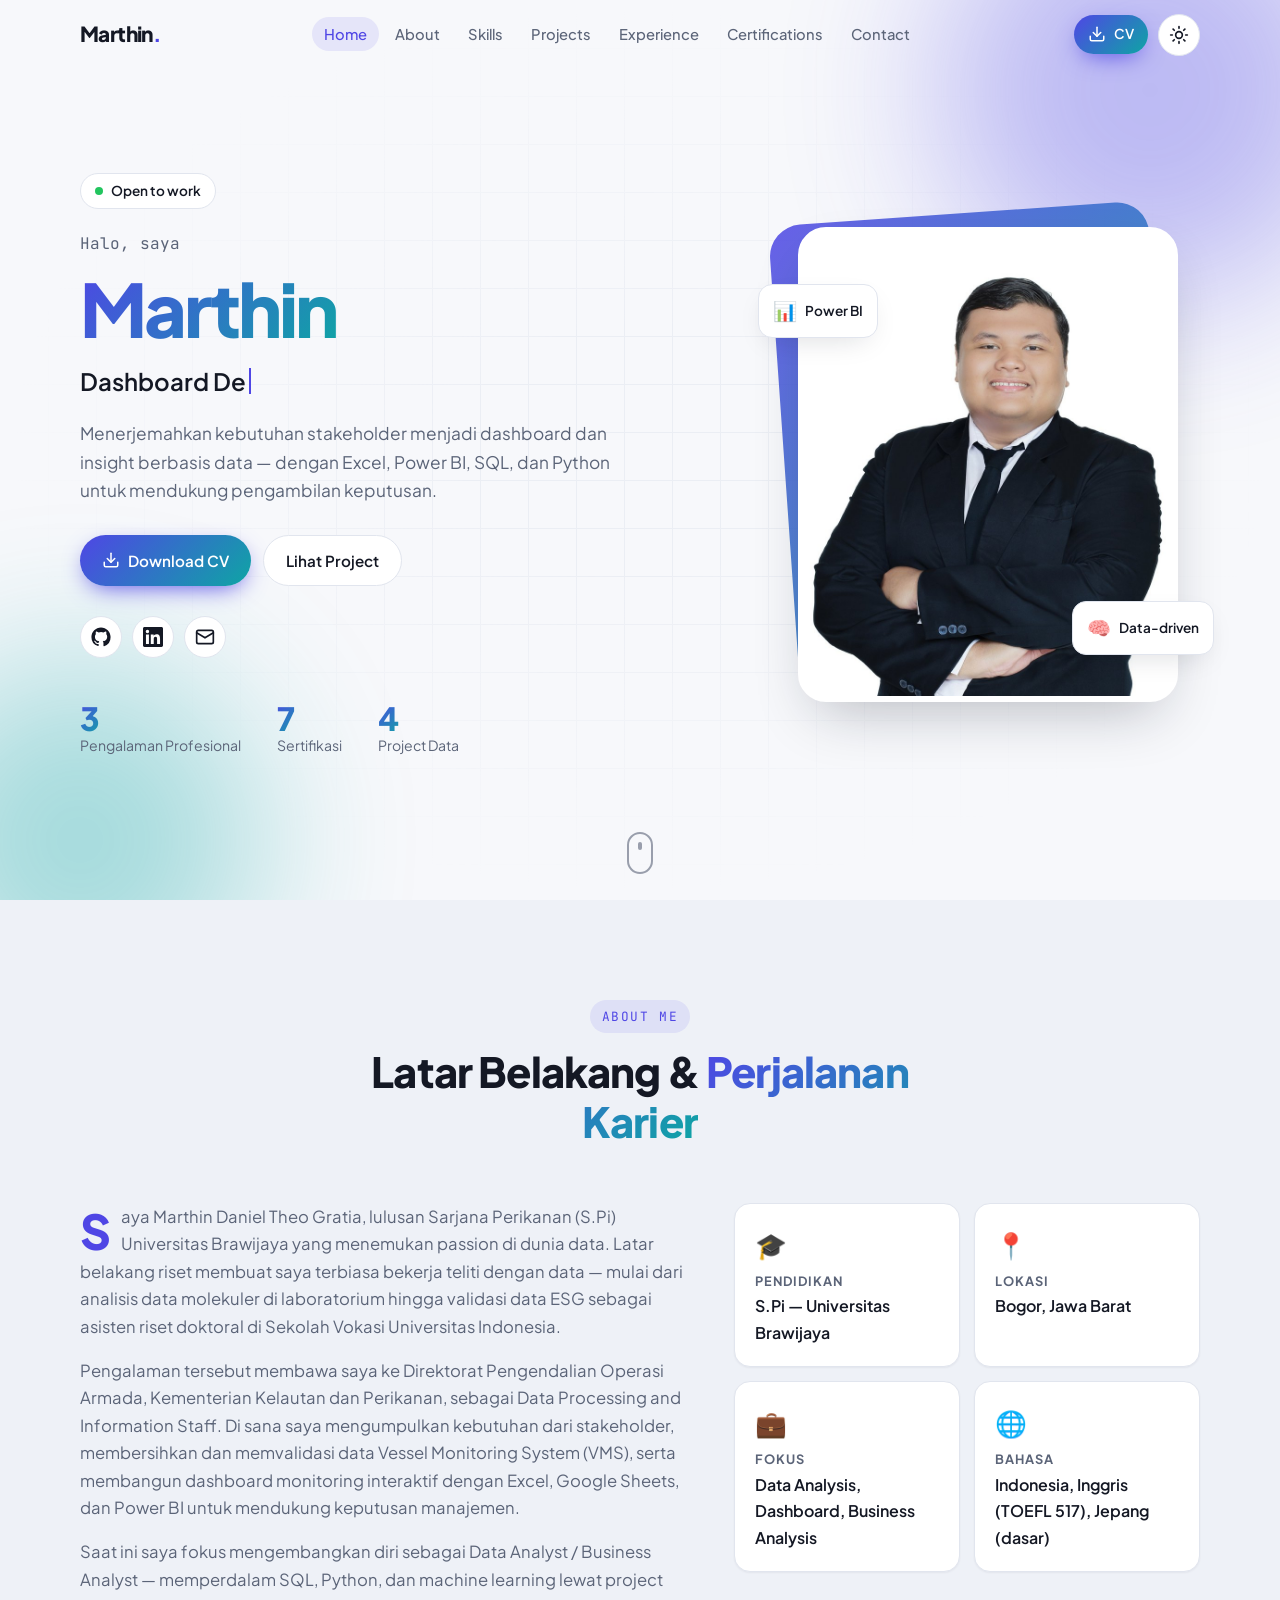
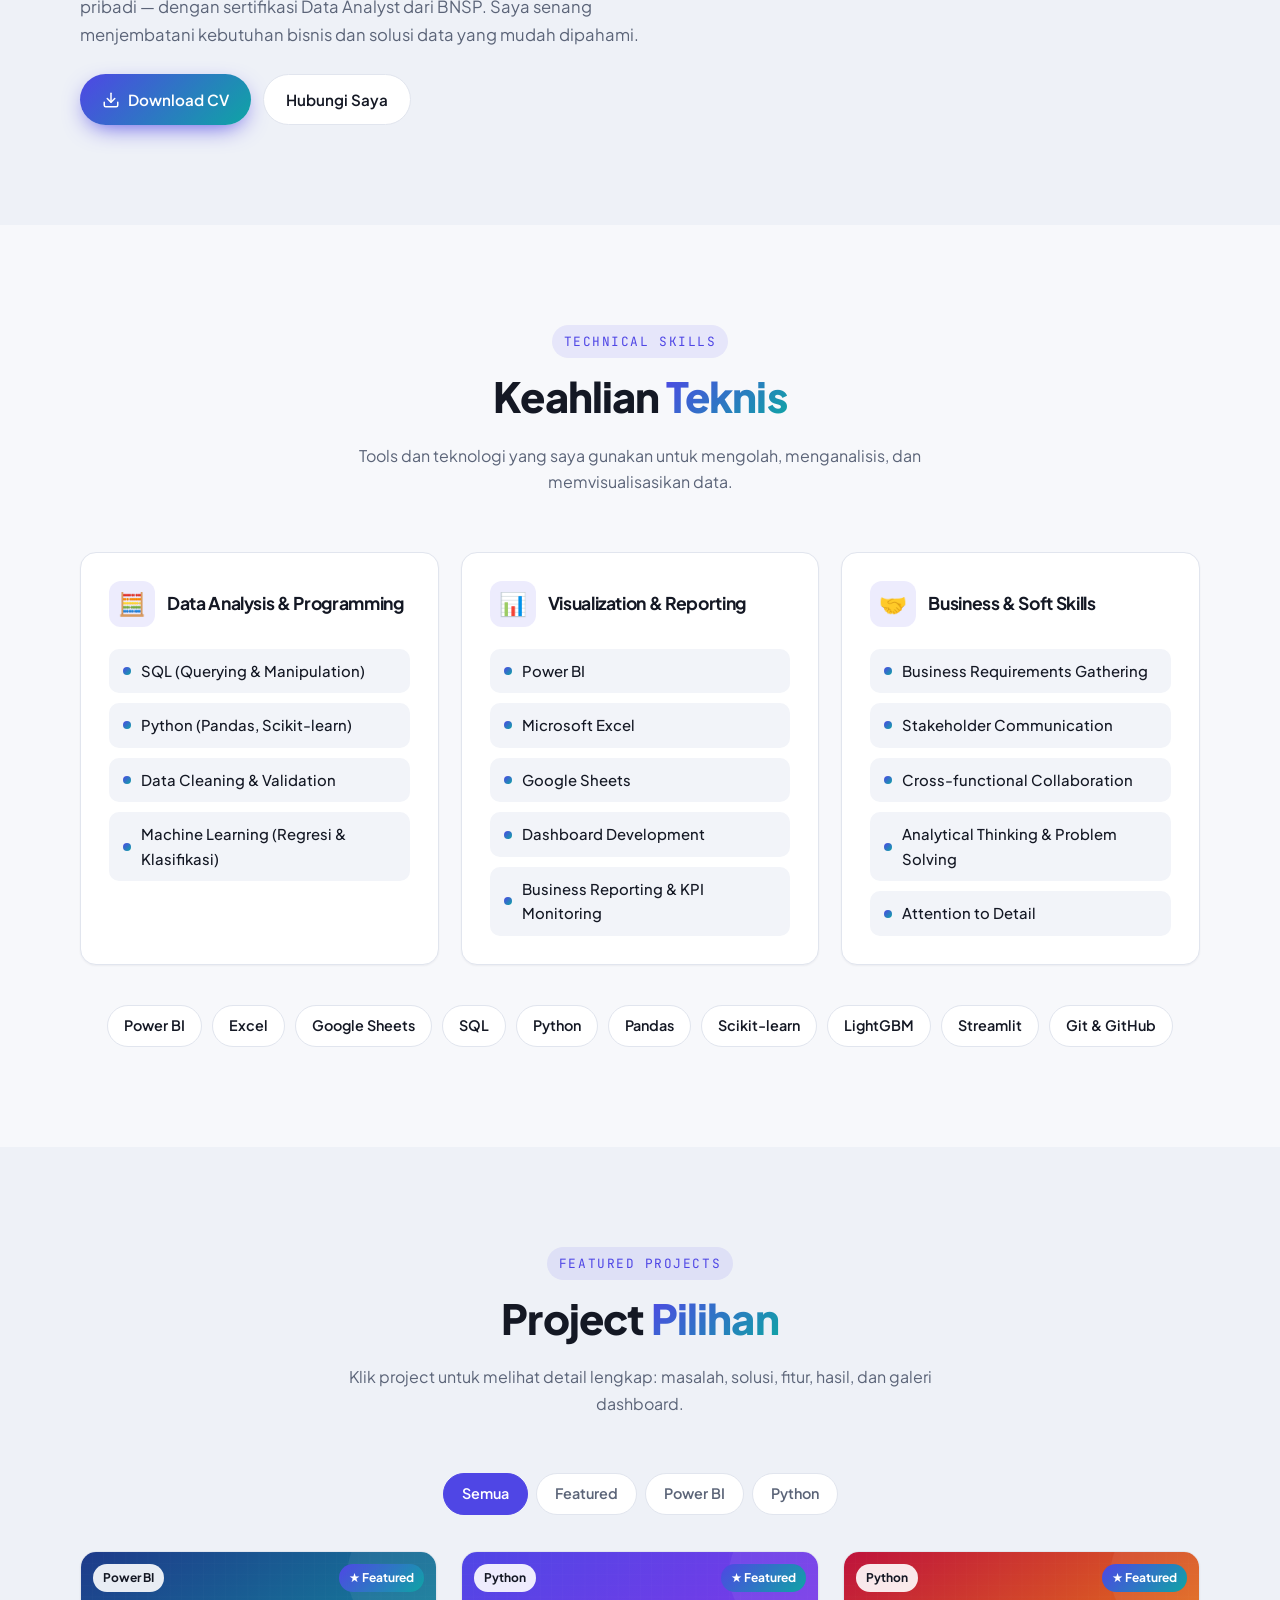
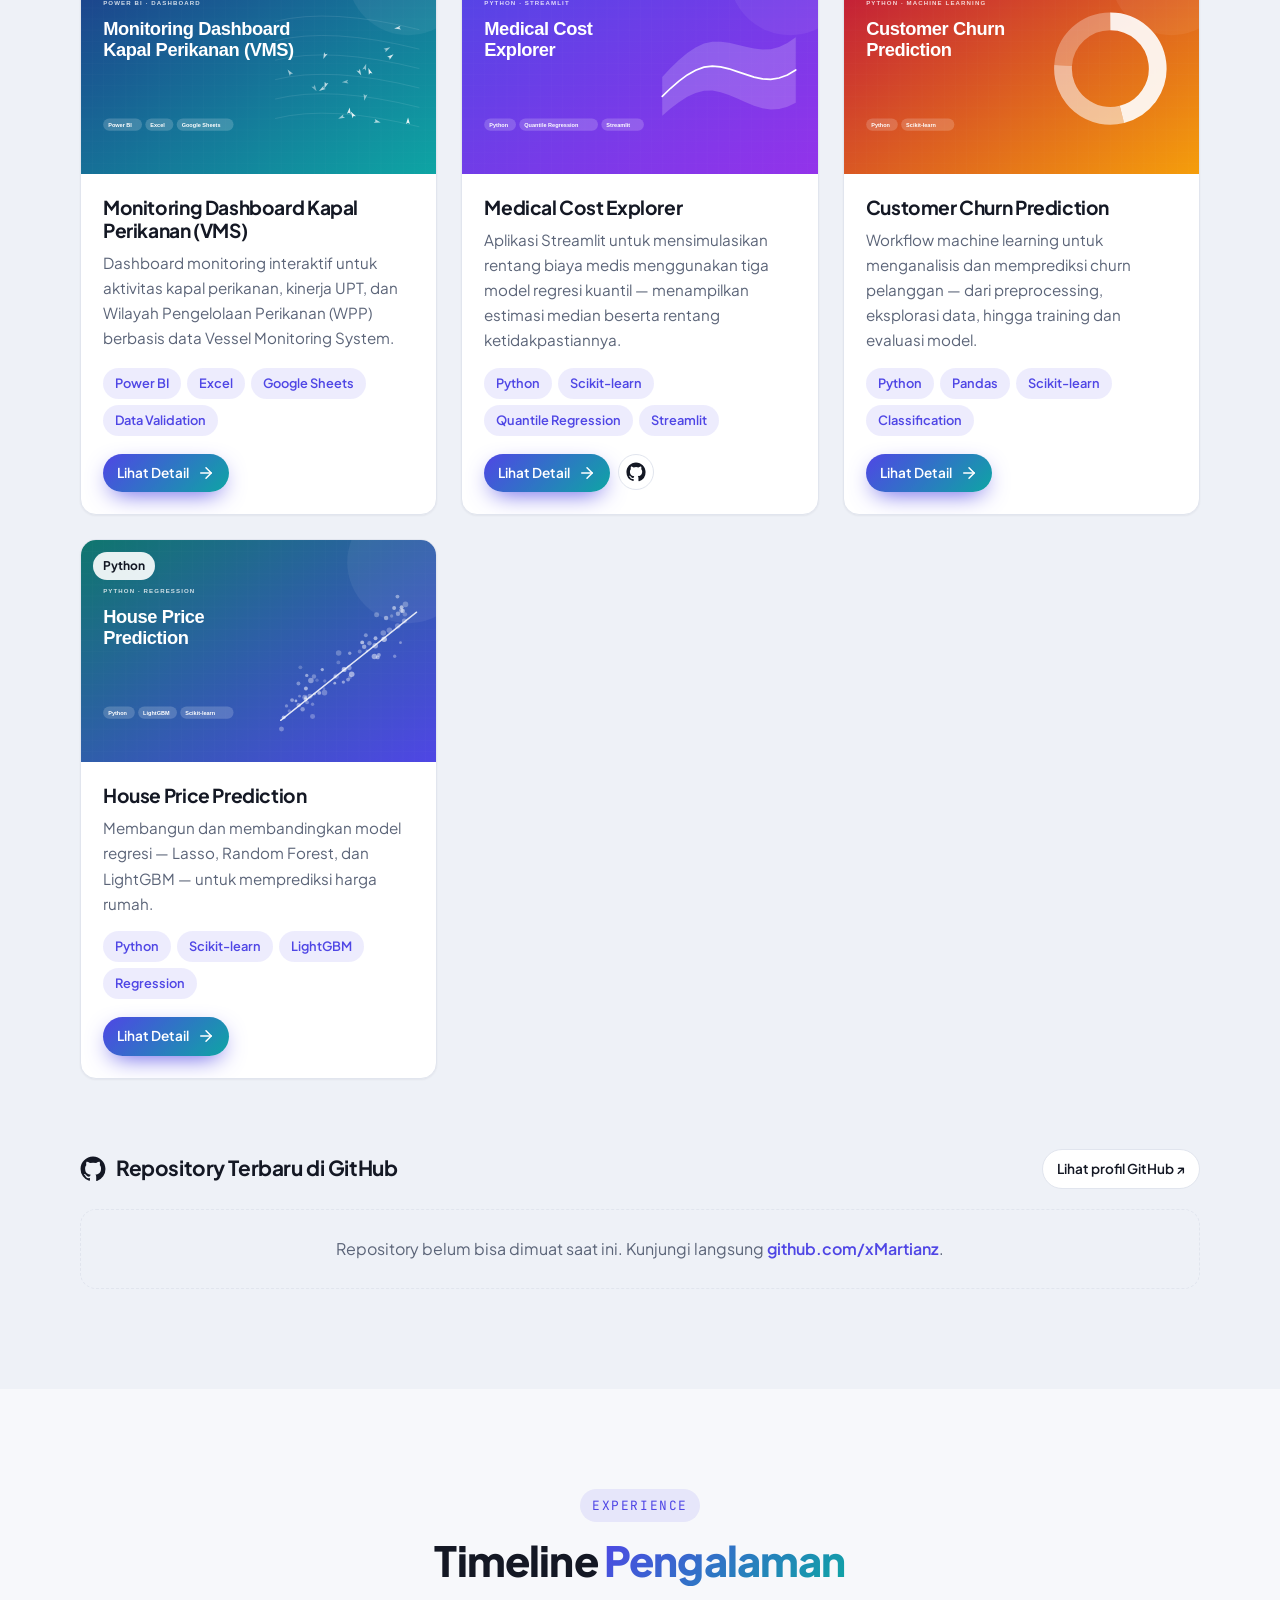
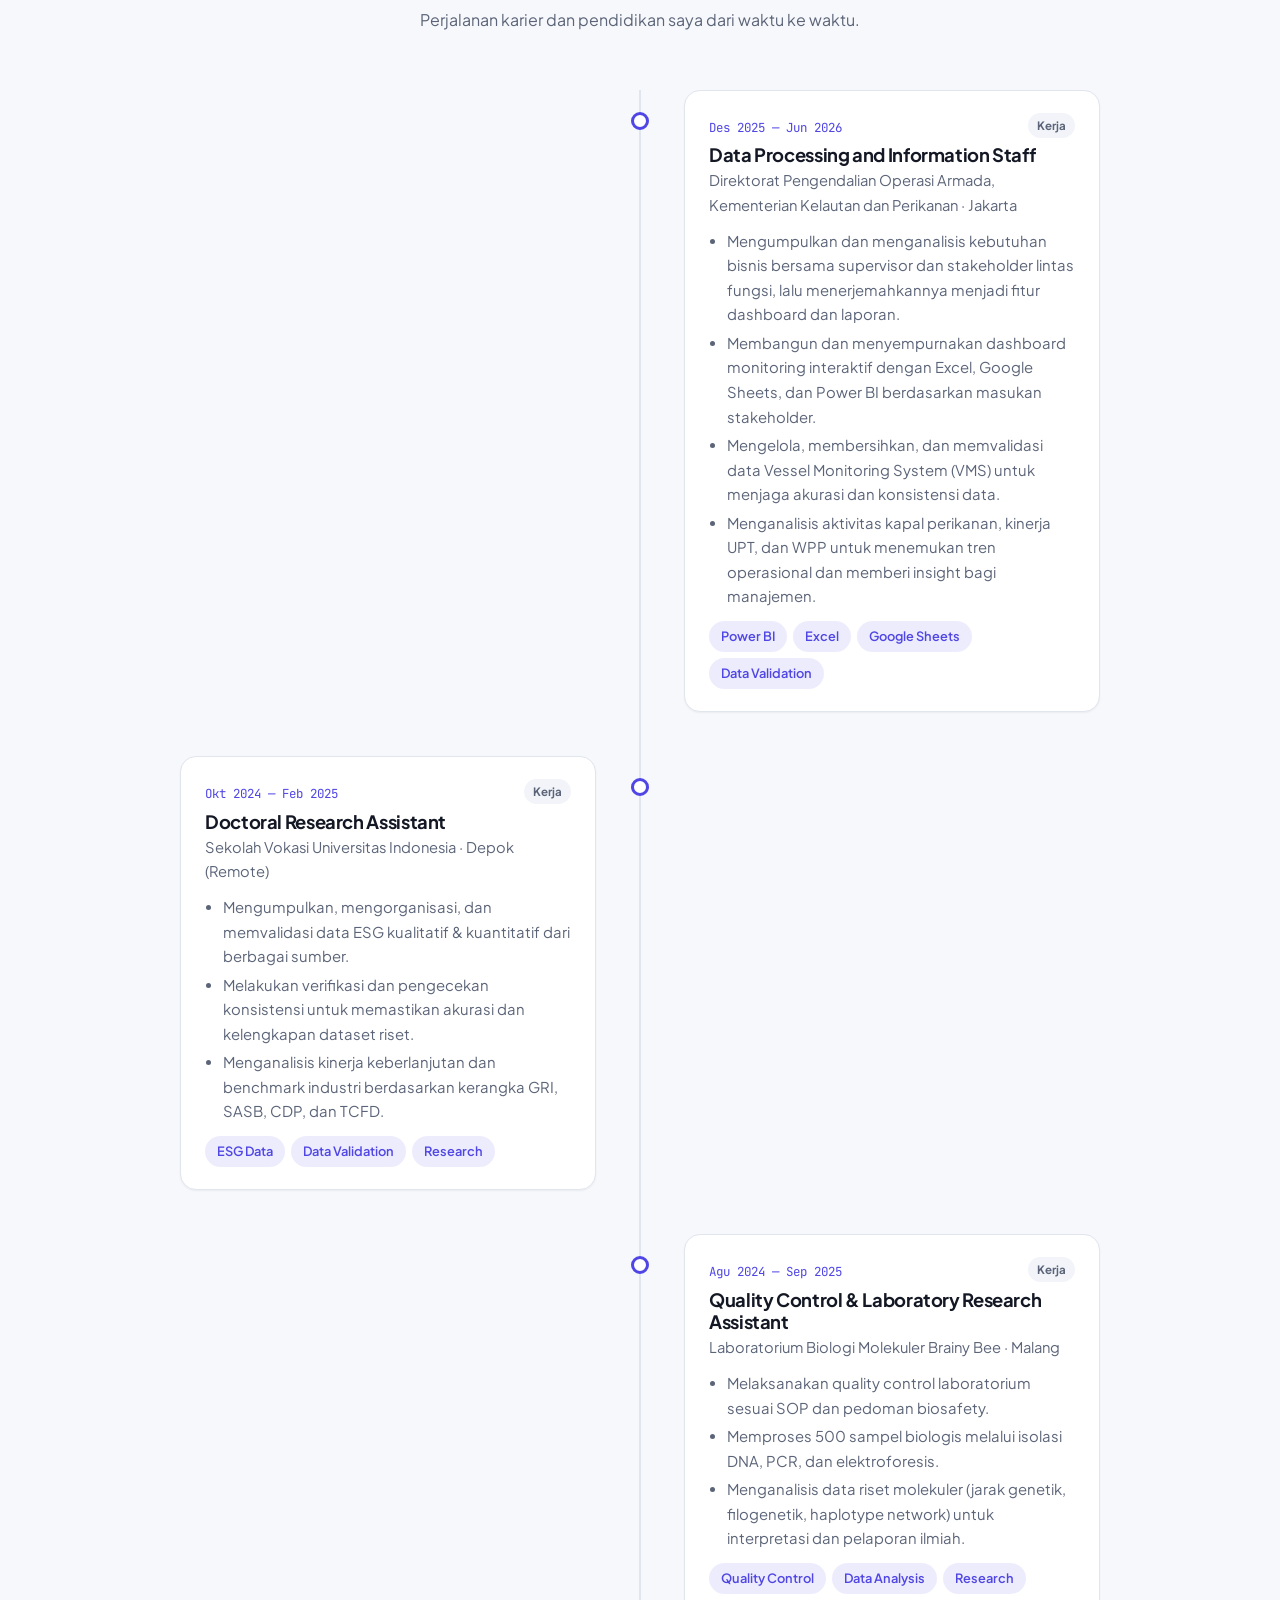
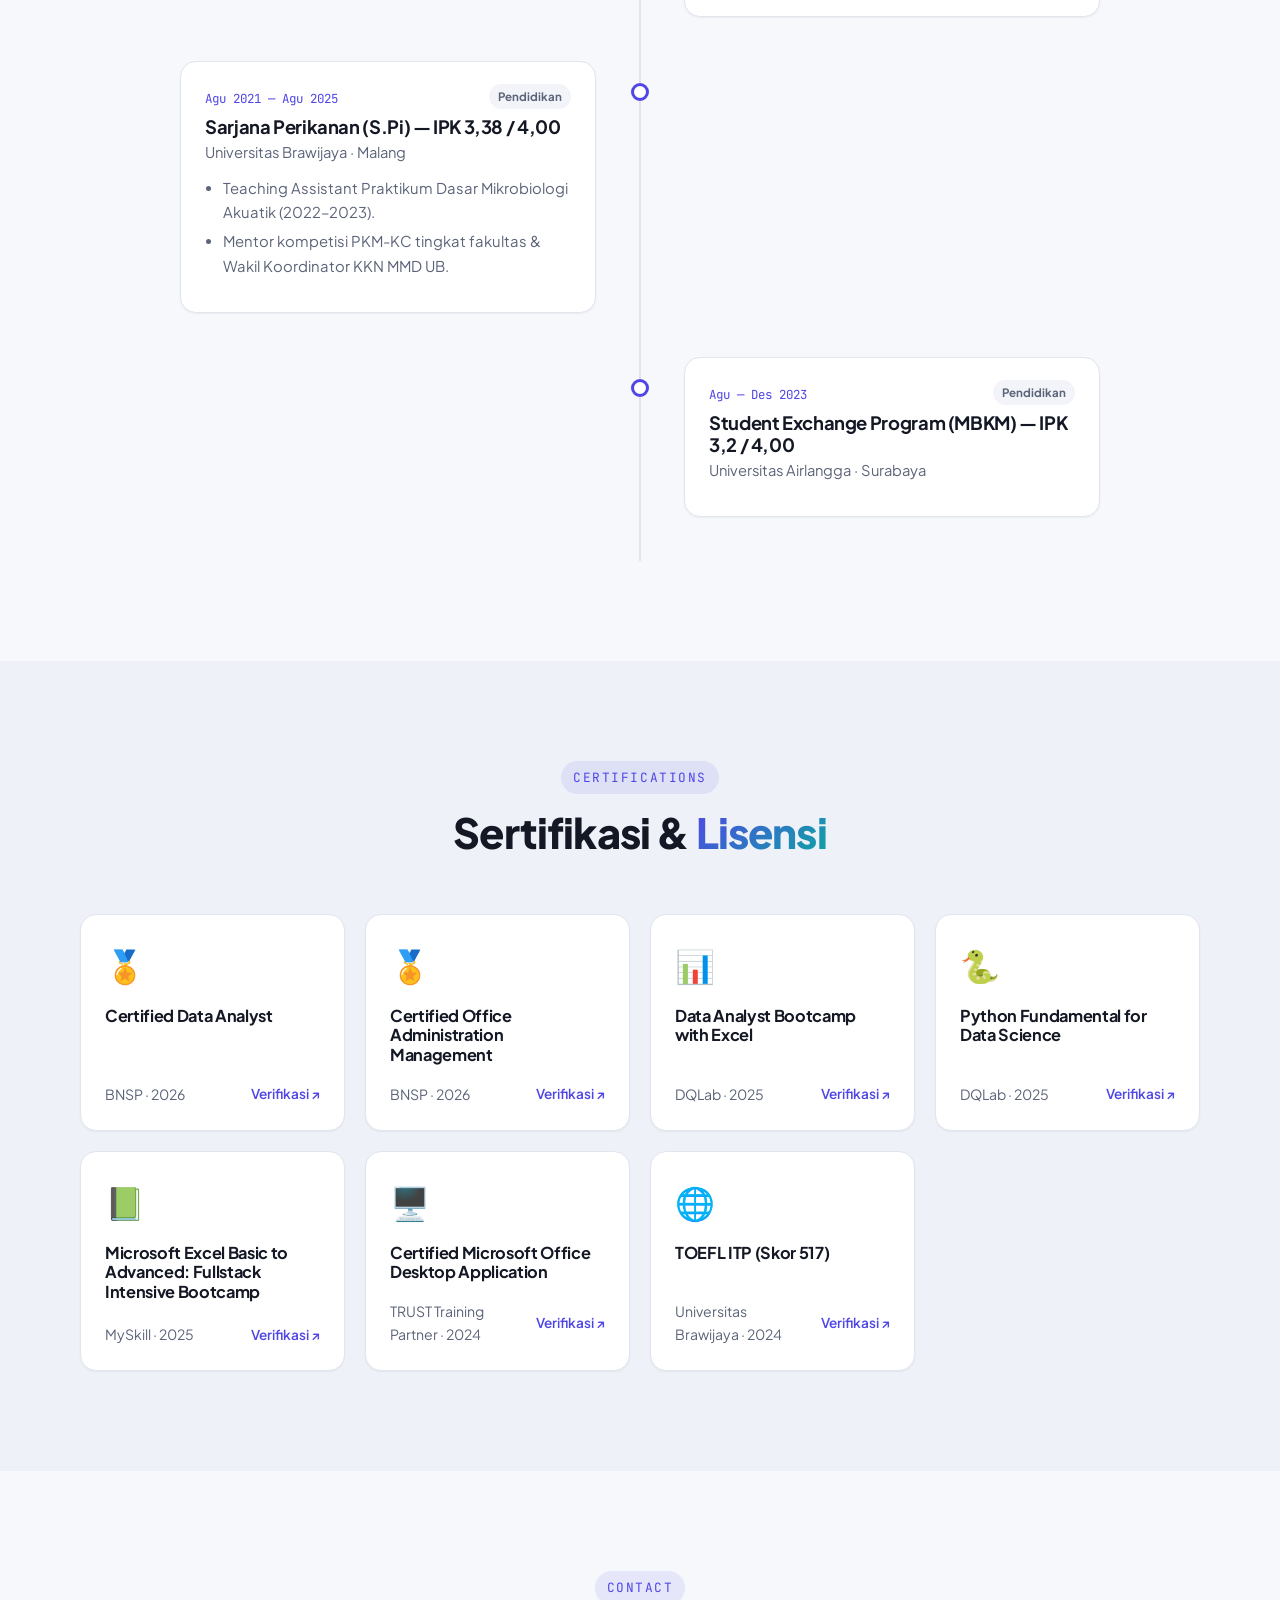
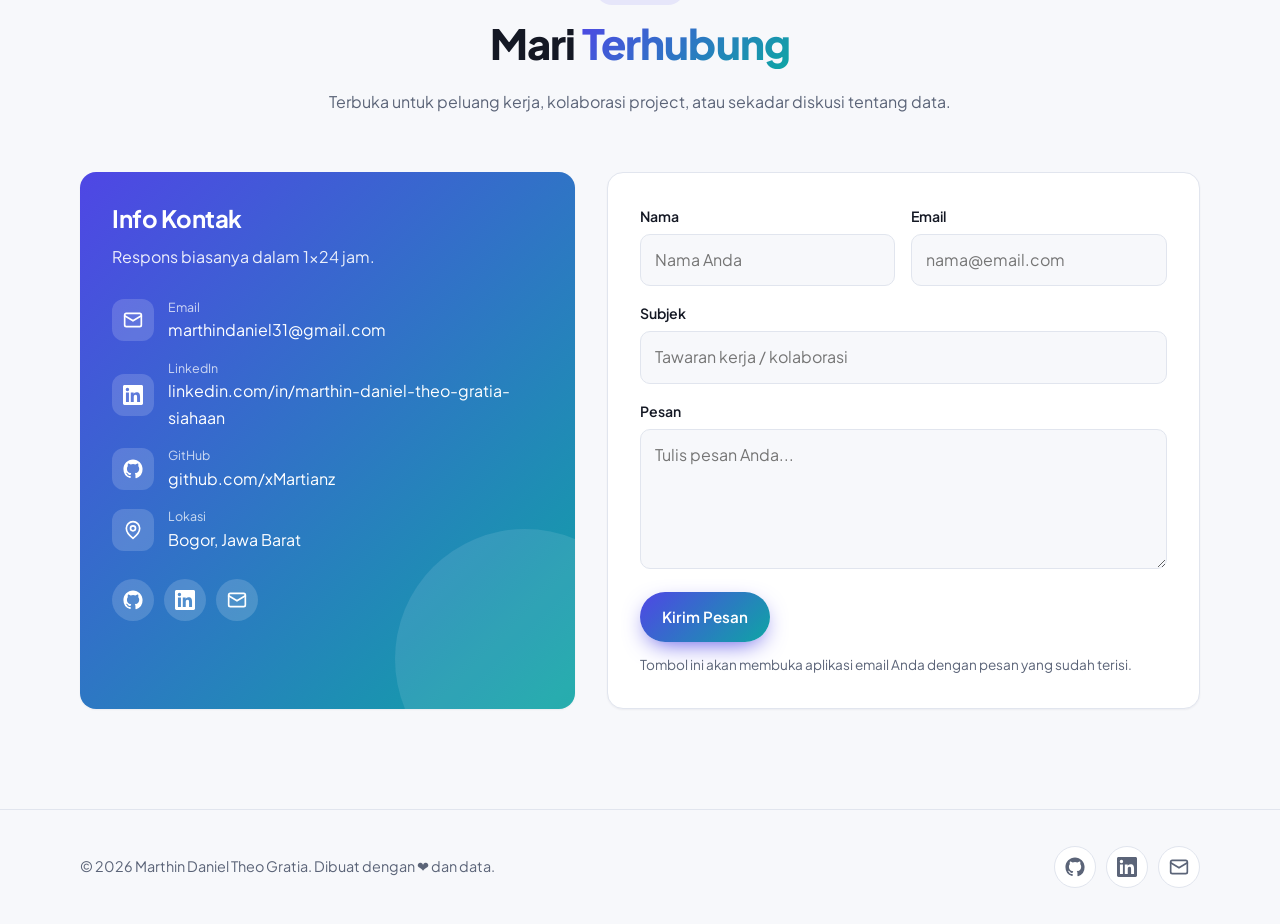
==== commit 4a042d32: "Fill portfolio with real profile, CV, experience and projects Replace placeholder content with data " ====
--- a/index.html
+++ b/index.html
@@ -3,13 +3,13 @@
   <head>
     <meta charset="UTF-8" />
     <meta name="viewport" content="width=device-width, initial-scale=1.0" />
-    <title>Marthin — Data Analyst Portfolio</title>
+    <title>Marthin Daniel Theo Gratia — Data Analyst</title>
     <meta
       name="description"
-      content="Portofolio Marthin — Data Analyst & Business Intelligence Developer. Dashboard Power BI, analisis data, SQL, dan Python."
+      content="Portofolio Marthin Daniel Theo Gratia — Data Analyst. Dashboard Power BI, Excel, SQL, dan Python."
     />
-    <meta property="og:title" content="Marthin — Data Analyst Portfolio" />
-    <meta property="og:description" content="Dashboard Power BI, analisis data, SQL, dan Python." />
+    <meta property="og:title" content="Marthin Daniel Theo Gratia — Data Analyst" />
+    <meta property="og:description" content="Portofolio data analyst: dashboard Power BI, Excel, SQL, dan Python." />
     <meta property="og:type" content="website" />
     <meta name="theme-color" content="#4f46e5" />
     <link rel="icon" href="assets/img/favicon.svg" type="image/svg+xml" />
--- a/assets/css/style.css
+++ b/assets/css/style.css
@@ -683,6 +683,35 @@
   border-radius: inherit;
   transition: width 1.4s cubic-bezier(0.22, 1, 0.36, 1);
 }
+.skill-list {
+  list-style: none;
+  display: grid;
+  gap: 10px;
+}
+.skill-list:empty {
+  display: none;
+}
+.skill-list li {
+  display: flex;
+  align-items: center;
+  gap: 10px;
+  padding: 10px 14px;
+  border-radius: var(--radius-sm);
+  background: var(--surface-2);
+  font-size: 0.93rem;
+  font-weight: 500;
+}
+.skill-list li::before {
+  content: "";
+  width: 8px;
+  height: 8px;
+  border-radius: 50%;
+  background: var(--gradient);
+  flex-shrink: 0;
+}
+.hero-photo img {
+  object-position: center top;
+}
 .tools-strip {
   margin-top: 40px;
   display: flex;
